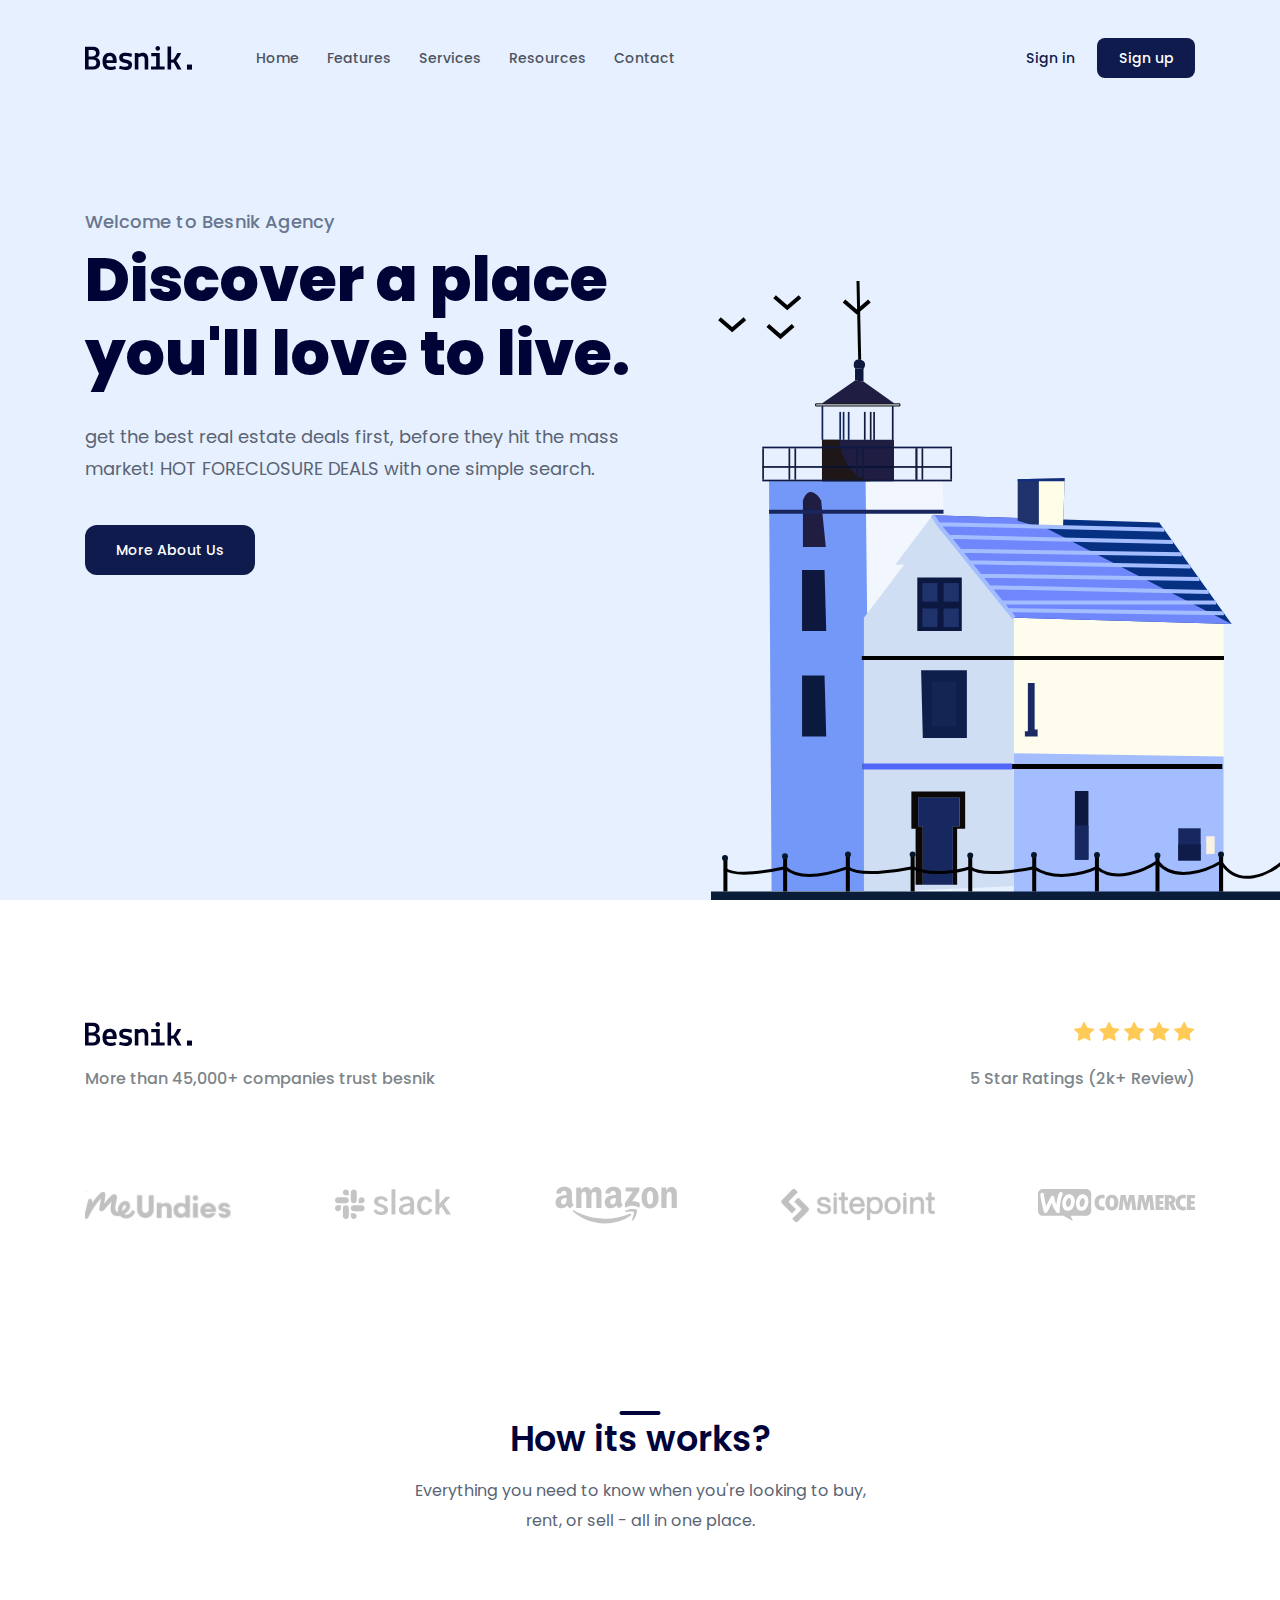
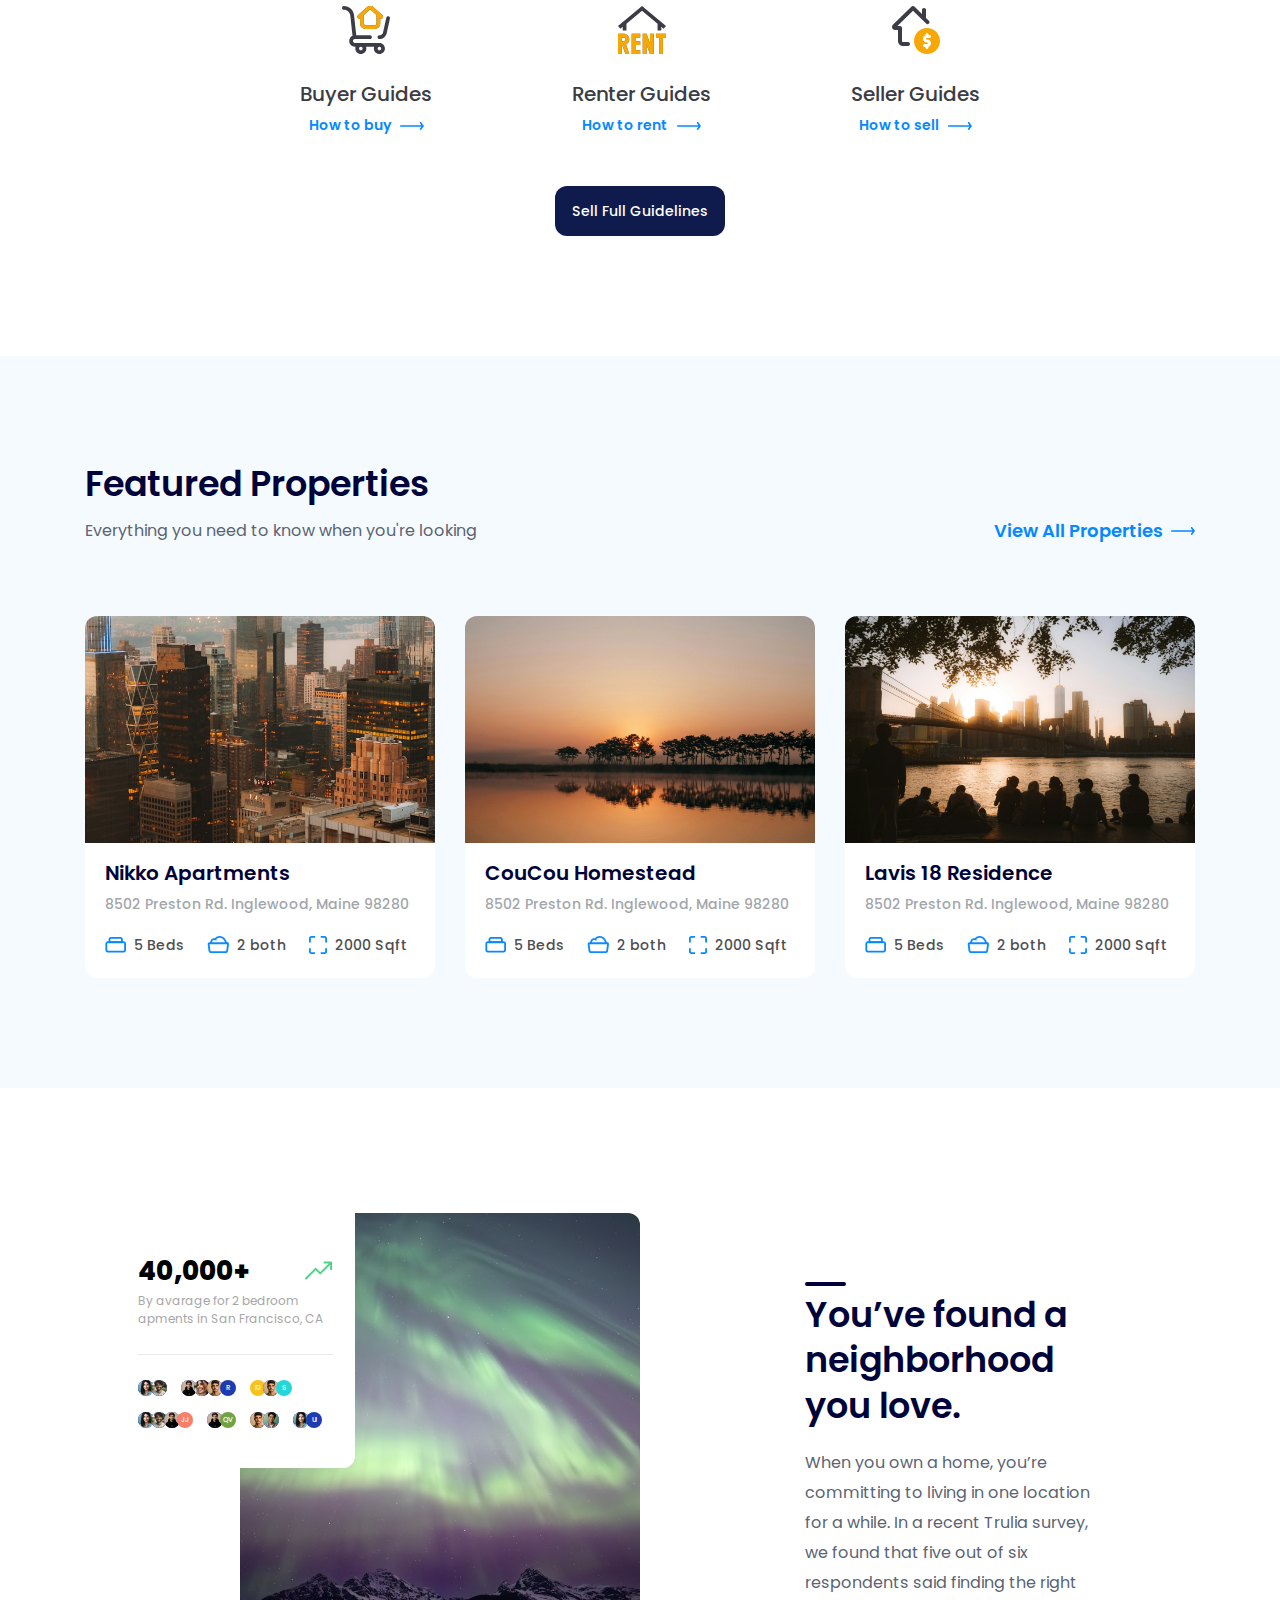
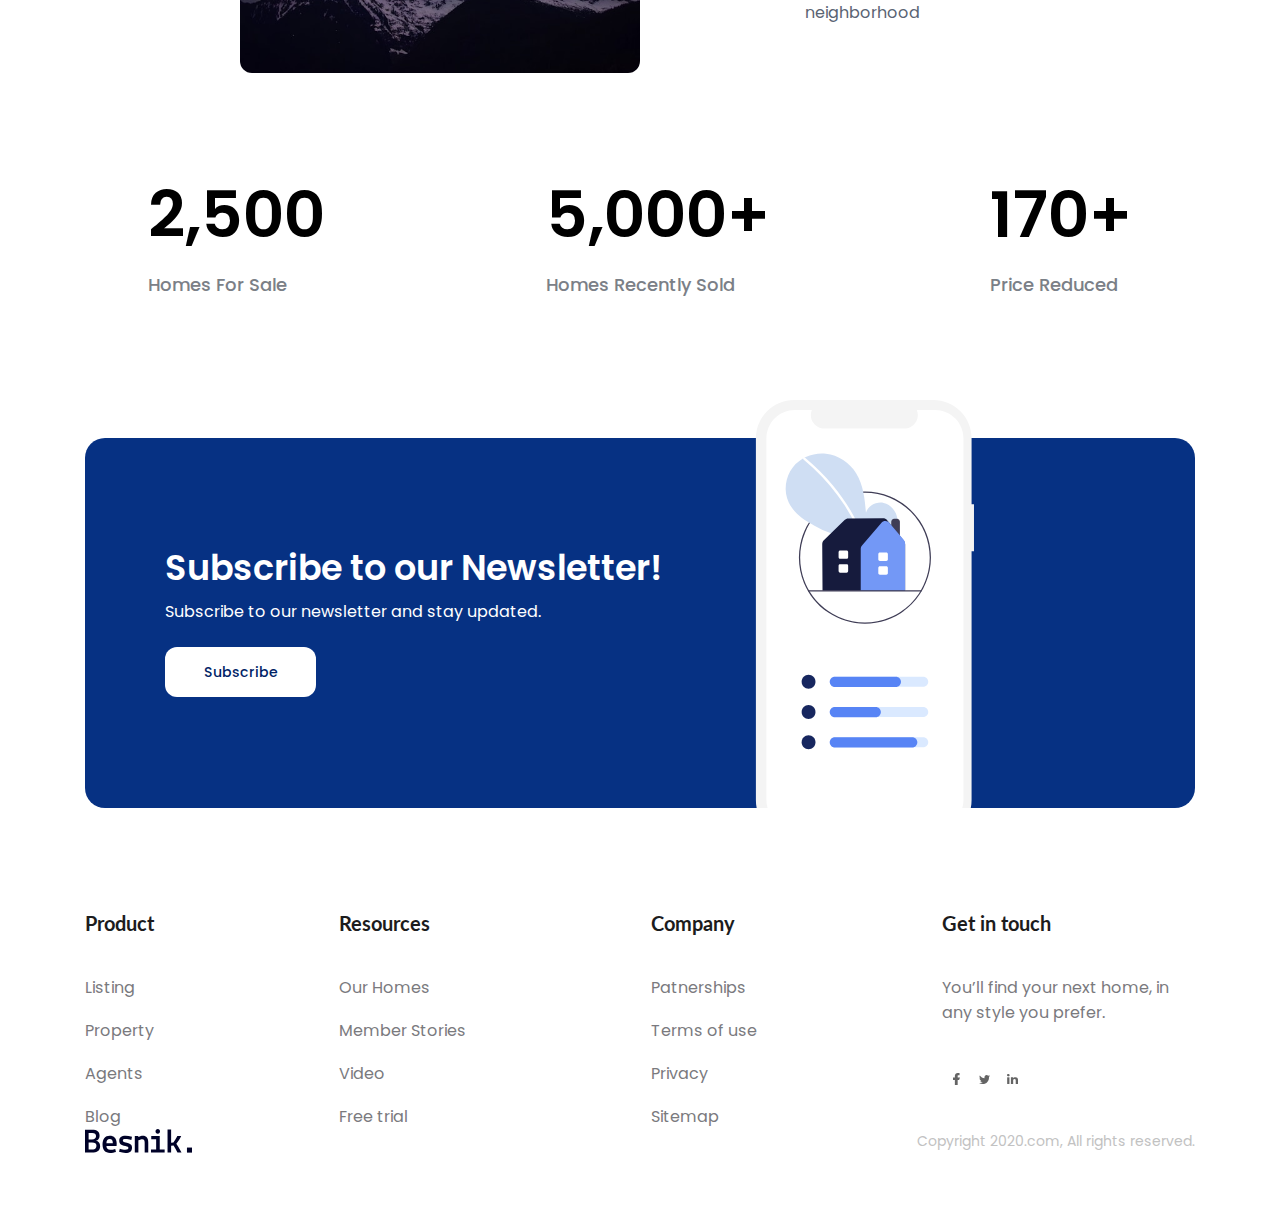
==== index.html @ 680174f5 "first commit" ====
<!DOCTYPE html>
<html lang="en">
    <head>
        <meta charset="UTF-8" />
        <meta http-equiv="X-UA-Compatible" content="IE=edge" />
        <meta name="viewport" content="width=device-width, initial-scale=1.0" />
        <title>project 01</title>
        <!-- reset.css -->
        <link rel="stylesheet" href="./assets/css/reset.css" />
        <!-- embed font.css -->
        <link rel="preconnect" href="https://fonts.googleapis.com" />
        <link rel="preconnect" href="https://fonts.gstatic.com" crossorigin />
        <link
            href="https://fonts.googleapis.com/css2?family=Lato:ital,wght@0,100;0,300;0,400;0,700;0,900;1,100;1,300;1,400;1,700;1,900&display=swap"
            rel="stylesheet"
        />
        <link rel="stylesheet" href="./assets/fonts/stylesheet.css" />
        <!-- styles.css -->
        <link rel="stylesheet" href="./assets/css/styles.css" />
    </head>
    <body>
        <main>
            <!-- Header -->
            <header class="header">
                <div class="content">
                    <nav class="navbar">
                        <!-- Logo -->
                        <img src="./assets/img/Logo.svg" alt="Besnik." />

                        <!-- Navigation  -->
                        <ul>
                            <li><a href="#!">Home</a></li>
                            <li><a href="#!">Features</a></li>
                            <li><a href="#!">Services</a></li>
                            <li><a href="#!">Resources</a></li>
                            <li><a href="#!">Contact</a></li>
                        </ul>

                        <!-- action -->
                        <div class="actions">
                            <a href="#!" class="action-link">Sign in</a>
                            <a href="#!" class="btn action-btn">Sign up</a>
                        </div>
                    </nav>
                    <div class="hero">
                        <div class="info">
                            <p class="subtitle">Welcome to Besnik Agency</p>
                            <h1 class="title">
                                Discover a place you'll love to live.
                            </h1>
                            <p class="desc">
                                get the best real estate deals first, before
                                they hit the mass market! HOT FORECLOSURE DEALS
                                with one simple search.
                            </p>
                            <!-- call to action -->
                            <a href="#!" class="btn hero-cta">More About Us</a>
                        </div>
                    </div>
                    <img
                        src="./assets/img/house illustration.svg"
                        alt="Discover a place you'll love to live."
                        class="hero-img"
                    />
                </div>
            </header>

            <!-- Clients -->
            <div class="clients">
                <div class="content">
                    <div class="row">
                        <!-- Logo -->
                        <img src="./assets/img/Logo.svg" alt="Besnik" />

                        <!-- Stars -->
                        <div class="star">
                            <img src="./assets/img/star.svg" alt="star" />
                            <img src="./assets/img/star.svg" alt="star" />
                            <img src="./assets/img/star.svg" alt="star" />
                            <img src="./assets/img/star.svg" alt="star" />
                            <img src="./assets/img/star.svg" alt="star" />
                        </div>
                    </div>

                    <div class="row row-desc">
                        <p class="desc">
                            More than 45,000+ companies trust besnik
                        </p>
                        <p class="desc">5 Star Ratings (2k+ Review)</p>
                    </div>
                    <div class="images">
                        <img src="./assets/img/client-1.svg" alt="client 1" />
                        <img src="./assets/img/client-2.svg" alt="client 2" />
                        <img src="./assets/img/client-3.svg" alt="client 3" />
                        <img src="./assets/img/client-5.svg" alt="client 4" />
                        <img src="./assets/img/client-4.svg" alt="client 5" />
                    </div>
                </div>
            </div>

            <!-- Guides -->
            <div class="guides">
                <div class="content">
                    <h2 class="sub-title">How its works?</h2>
                    <p class="desc">
                        Everything you need to know when you're looking to buy,
                        rent, or sell - all in one place.
                    </p>

                    <!-- List guide -->
                    <ul class="list-guide">
                        <li class="guide-item">
                            <img
                                src="./assets/img/buyer.svg"
                                alt="Buyer"
                                class="icon"
                            />
                            <h2 class="title">Buyer Guides</h2>
                            <a href="#!" class="link">
                                <span>How to buy</span>
                                <img
                                    src="./assets/img/arrow-right.svg"
                                    alt=""
                                    class="arrow"
                                />
                            </a>
                        </li>

                        <li class="guide-item">
                            <img
                                src="./assets/img/renter.svg"
                                alt="Renter"
                                class="icon"
                            />
                            <h2 class="title">Renter Guides</h2>
                            <a href="#!" class="link">
                                <span>How to rent</span>
                                <img
                                    src="./assets/img/arrow-right.svg"
                                    alt=""
                                    class="arrow"
                                />
                            </a>
                        </li>

                        <li class="guide-item">
                            <img
                                src="./assets/img/seller.svg"
                                alt="Seller"
                                class="icon"
                            />
                            <h2 class="title">Seller Guides</h2>
                            <a href="#!" class="link">
                                <span>How to sell</span>
                                <img
                                    src="./assets/img/arrow-right.svg"
                                    alt=""
                                    class="arrow"
                                />
                            </a>
                        </li>
                    </ul>
                    <div class="guide-cta">
                        <a href="#!" class="btn">Sell Full Guidelines</a>
                    </div>
                </div>
            </div>

            <!-- Featured -->
            <div class="featured">
                <div class="content">
                    <header>
                        <h2 class="sub-title">Featured Properties</h2>
                        <div class="row">
                            <p class="desc">
                                Everything you need to know when you're looking
                            </p>
                            <a href="" class="link">
                                <span>View All Properties</span>
                                <img
                                    src="./assets/img/arrow-right.svg"
                                    alt="Arrow right"
                                    class="arrow"
                                />
                            </a>
                        </div>
                    </header>

                    <!-- List -->
                    <div class="list">
                        <!-- Featured items 1-->
                        <div class="item">
                            <a href="#!"
                                ><img
                                    src="./assets/img/featured-1.jpg"
                                    alt="Nikko Apartments"
                                    class="thumb"
                            /></a>
                            <div class="body">
                                <h3 class="title">
                                    <a href="#!">Nikko Apartments</a>
                                </h3>
                                <p class="desc">
                                    8502 Preston Rd. Inglewood, Maine 98280
                                </p>
                                <div class="info">
                                    <img
                                        src="./assets/img/beds.svg"
                                        alt=""
                                        class="icon"
                                    />
                                    <span class="label">5 Beds</span>

                                    <img
                                        src="./assets/img/both.svg"
                                        alt=""
                                        class="icon"
                                    />
                                    <span class="label">2 both</span>

                                    <img
                                        src="./assets/img/sqft.svg"
                                        alt=""
                                        class="icon"
                                    />
                                    <span class="label">2000 Sqft</span>
                                </div>
                            </div>
                        </div>

                        <!-- Featured items 2-->
                        <div class="item">
                            <a href="#!"
                                ><img
                                    src="./assets/img/featured-2.jpg"
                                    alt="CouCou Homestead"
                                    class="thumb"
                            /></a>
                            <div class="body">
                                <h3 class="title">
                                    <a href="#!">CouCou Homestead</a>
                                </h3>
                                <p class="desc">
                                    8502 Preston Rd. Inglewood, Maine 98280
                                </p>
                                <div class="info">
                                    <img
                                        src="./assets/img/beds.svg"
                                        alt=""
                                        class="icon"
                                    />
                                    <span class="label">5 Beds</span>

                                    <img
                                        src="./assets/img/both.svg"
                                        alt=""
                                        class="icon"
                                    />
                                    <span class="label">2 both</span>

                                    <img
                                        src="./assets/img/sqft.svg"
                                        alt=""
                                        class="icon"
                                    />
                                    <span class="label">2000 Sqft</span>
                                </div>
                            </div>
                        </div>

                        <!-- Featured items 3-->
                        <div class="item">
                            <a href="#!"
                                ><img
                                    src="./assets/img/featured-3.jpg"
                                    alt="Lavis 18 Residence"
                                    class="thumb"
                            /></a>
                            <div class="body">
                                <h3 class="title">
                                    <a href="#!">Lavis 18 Residence</a>
                                </h3>
                                <p class="desc">
                                    8502 Preston Rd. Inglewood, Maine 98280
                                </p>
                                <div class="info">
                                    <img
                                        src="./assets/img/beds.svg"
                                        alt=""
                                        class="icon"
                                    />
                                    <span class="label">5 Beds</span>

                                    <img
                                        src="./assets/img/both.svg"
                                        alt=""
                                        class="icon"
                                    />
                                    <span class="label">2 both</span>

                                    <img
                                        src="./assets/img/sqft.svg"
                                        alt=""
                                        class="icon"
                                    />
                                    <span class="label">2000 Sqft</span>
                                </div>
                            </div>
                        </div>
                    </div>
                </div>
            </div>

            <!-- Stats -->
            <div class="stats">
                <div class="content">
                    <div class="row">
                        <div class="img-block">
                            <img
                                src="./assets/img/stats-img.jpg"
                                alt="You’ve found a neighborhood you love."
                                class="image"
                            />

                            <!-- trend -->
                            <div class="stats-trend">
                                <div class="row">
                                    <strong class="value">40,000+</strong>
                                    <img
                                        src="./assets/img/arrow-trend-up.svg"
                                        alt=""
                                        class="icon"
                                    />
                                </div>
                                <p class="desc">
                                    By avarage for 2 bedroom apments in San
                                    Francisco, CA
                                </p>
                                <div class="separate"></div>
                                <div class="avatar-block">
                                    <div class="avatar-group">
                                        <img
                                            src="./assets/img/avatar-1.jpg"
                                            alt=""
                                            class="avatar"
                                        />
                                        <img
                                            src="./assets/img/avatar-2.jpg"
                                            alt=""
                                            class="avatar"
                                        />
                                    </div>
                                    <div class="avatar-group">
                                        <img
                                            src="./assets/img/avatar-3.jpg"
                                            alt=""
                                            class="avatar"
                                        />
                                        <img
                                            src="./assets/img/avatar-4.jpg"
                                            alt=""
                                            class="avatar"
                                        />
                                        <img
                                            src="./assets/img/avatar-5.jpg"
                                            alt=""
                                            class="avatar"
                                        />
                                        <div class="avatar avatar-1">
                                            <p>R</p>
                                        </div>
                                    </div>
                                    <div class="avatar-group">
                                        <div class="avatar avatar-1 avatar-2">
                                            <p>FJ</p>
                                        </div>
                                        <img
                                            src="./assets/img/avatar-5.jpg"
                                            alt=""
                                            class="avatar"
                                        />
                                        <div class="avatar avatar-1 avatar-3">
                                            <p>S</p>
                                        </div>
                                    </div>
                                    <div class="avatar-group">
                                        <img
                                            src="./assets/img/avatar-1.jpg"
                                            alt=""
                                            class="avatar"
                                        />
                                        <img
                                            src="./assets/img/avatar-2.jpg"
                                            alt=""
                                            class="avatar"
                                        />
                                        <img
                                            src="./assets/img/avatar-3.jpg"
                                            alt=""
                                            class="avatar"
                                        />
                                        <div class="avatar avatar-1 avatar-4">
                                            <p>JJ</p>
                                        </div>
                                    </div>
                                    <div class="avatar-group">
                                        <img
                                            src="./assets/img/avatar-3.jpg"
                                            alt=""
                                            class="avatar"
                                        />
                                        <div class="avatar avatar-1 avatar-5">
                                            <p>QV</p>
                                        </div>
                                    </div>
                                    <div class="avatar-group">
                                        <img
                                            src="./assets/img/avatar-5.jpg"
                                            alt=""
                                            class="avatar"
                                        />
                                        <img
                                            src="./assets/img/avatar-6.jpg"
                                            alt=""
                                            class="avatar"
                                        />
                                    </div>
                                    <div class="avatar-group">
                                        <img
                                            src="./assets/img/avatar-1.jpg"
                                            alt=""
                                            class="avatar"
                                        />
                                        <div class="avatar avatar-1">
                                            <p>UI</p>
                                        </div>
                                    </div>
                                </div>
                            </div>
                        </div>

                        <div class="info">
                            <h2 class="sub-title">
                                You’ve found a neighborhood you love.
                            </h2>
                            <p class="desc">
                                When you own a home, you’re committing to living
                                in one location for a while. In a recent Trulia
                                survey, we found that five out of six
                                respondents said finding the right neighborhood
                            </p>
                        </div>
                    </div>
                    <div class="row row-qty">
                        <div class="qty-item">
                            <strong class="qty">2,500</strong>
                            <p class="qty-desc">Homes For Sale</p>
                        </div>
                        <div class="qty-item">
                            <strong class="qty">5,000+</strong>
                            <p class="qty-desc">Homes Recently Sold</p>
                        </div>
                        <div class="qty-item">
                            <strong class="qty">170+</strong>
                            <p class="qty-desc">Price Reduced</p>
                        </div>
                    </div>
                </div>
            </div>

            <!-- Subscription -->
            <div class="subscription">
                <div class="content">
                    <div class="body">
                        <div class="info">
                            <h2 class="sub-title">
                                Subscribe to our Newsletter!
                            </h2>
                            <p class="desc">
                                Subscribe to our newsletter and stay updated.
                            </p>
                            <a href="#!" class="btn">Subscribe</a>
                        </div>
                        <img
                            src="./assets/img/newletter.svg"
                            alt=""
                            class="image"
                        />
                    </div>
                </div>
            </div>

            <!-- footer -->
            <footer class="footer">
                <div class="content">
                    <div class="row row-top">
                        <!-- product column -->
                        <div class="column">
                            <h3 class="heading">Product</h3>
                            <ul class="list">
                                <li class="item">
                                    <a href="">Listing</a>
                                </li>
                                <li class="item">
                                    <a href="">Property</a>
                                </li>
                                <li class="item">
                                    <a href="">Agents</a>
                                </li>
                                <li class="item">
                                    <a href="">Blog</a>
                                </li>
                            </ul>
                        </div>
                        <!-- Resources column -->
                        <div class="column">
                            <h3 class="heading">Resources</h3>
                            <ul class="list">
                                <li class="item">
                                    <a href="">Our Homes</a>
                                </li>
                                <li class="item">
                                    <a href="">Member Stories</a>
                                </li>
                                <li class="item">
                                    <a href="">Video</a>
                                </li>
                                <li class="item">
                                    <a href="">Free trial</a>
                                </li>
                            </ul>
                        </div>
                        <!-- Company column -->
                        <div class="column">
                            <h3 class="heading">Company</h3>
                            <ul class="list">
                                <li class="item">
                                    <a href="">Patnerships</a>
                                </li>
                                <li class="item">
                                    <a href="">Terms of use</a>
                                </li>
                                <li class="item">
                                    <a href="">Privacy</a>
                                </li>
                                <li class="item">
                                    <a href="">Sitemap</a>
                                </li>
                            </ul>
                        </div>

                        <!-- Get in touch column -->
                        <div class="column">
                            <h3 class="heading">Get in touch</h3>
                            <p class="desc">
                                You’ll find your next home, in any style you
                                prefer.
                            </p>
                            <div class="social">
                                <a href="" class="social-link">
                                    <img
                                        src="./assets/img/facebook.svg"
                                        alt=""
                                    />
                                </a>
                                <a href="" class="social-link">
                                    <img
                                        src="./assets/img/twitter.svg"
                                        alt=""
                                    />
                                </a>
                                <a href="" class="social-link">
                                    <img
                                        src="./assets/img/linkedin.svg"
                                        alt=""
                                    />
                                </a>
                            </div>
                        </div>
                    </div>
                    <div class="row row-bottom">
                        <img
                            src="./assets/img/Logo.svg"
                            alt="Besnik"
                            class="logo"
                        />
                        <p class="copyright">
                            Copyright 2020.com, All rights reserved.
                        </p>
                    </div>
                </div>
            </footer>
        </main>
    </body>
</html>
---- assets/fonts/stylesheet.css ----
/* ================== poppins ================== */
@font-face {
    font-family: 'Poppins';
    src: url('poppins/Poppins-Black.woff2') format('woff2'),
        url('poppins/Poppins-Black.woff') format('woff');
    font-weight: 900;
    font-style: normal;
    font-display: swap;
}

@font-face {
    font-family: 'Poppins';
    src: url('poppins/Poppins-BlackItalic.woff2') format('woff2'),
        url('poppins/Poppins-BlackItalic.woff') format('woff');
    font-weight: 900;
    font-style: italic;
    font-display: swap;
}

@font-face {
    font-family: 'Poppins';
    src: url('poppins/Poppins-Bold.woff2') format('woff2'),
        url('poppins/Poppins-Bold.woff') format('woff');
    font-weight: bold;
    font-style: normal;
    font-display: swap;
}

@font-face {
    font-family: 'Poppins';
    src: url('poppins/Poppins-BoldItalic.woff2') format('woff2'),
        url('poppins/Poppins-BoldItalic.woff') format('woff');
    font-weight: bold;
    font-style: italic;
    font-display: swap;
}

@font-face {
    font-family: 'Poppins';
    src: url('poppins/Poppins-ExtraBold.woff2') format('woff2'),
        url('poppins/Poppins-ExtraBold.woff') format('woff');
    font-weight: bold;
    font-style: normal;
    font-display: swap;
}

@font-face {
    font-family: 'Poppins';
    src: url('poppins/Poppins-ExtraBoldItalic.woff2') format('woff2'),
        url('poppins/Poppins-ExtraBoldItalic.woff') format('woff');
    font-weight: bold;
    font-style: italic;
    font-display: swap;
}

@font-face {
    font-family: 'Poppins';
    src: url('poppins/Poppins-ExtraLight.woff2') format('woff2'),
        url('poppins/Poppins-ExtraLight.woff') format('woff');
    font-weight: 200;
    font-style: normal;
    font-display: swap;
}

@font-face {
    font-family: 'Poppins';
    src: url('poppins/Poppins-ExtraLightItalic.woff2') format('woff2'),
        url('poppins/Poppins-ExtraLightItalic.woff') format('woff');
    font-weight: 200;
    font-style: italic;
    font-display: swap;
}

@font-face {
    font-family: 'Poppins';
    src: url('poppins/Poppins-Italic.woff2') format('woff2'),
        url('poppins/Poppins-Italic.woff') format('woff');
    font-weight: normal;
    font-style: italic;
    font-display: swap;
}

@font-face {
    font-family: 'Poppins';
    src: url('poppins/Poppins-Light.woff2') format('woff2'),
        url('poppins/Poppins-Light.woff') format('woff');
    font-weight: 300;
    font-style: normal;
    font-display: swap;
}

@font-face {
    font-family: 'Poppins';
    src: url('poppins/Poppins-LightItalic.woff2') format('woff2'),
        url('poppins/Poppins-LightItalic.woff') format('woff');
    font-weight: 300;
    font-style: italic;
    font-display: swap;
}

@font-face {
    font-family: 'Poppins';
    src: url('poppins/Poppins-Medium.woff2') format('woff2'),
        url('poppins/Poppins-Medium.woff') format('woff');
    font-weight: 500;
    font-style: normal;
    font-display: swap;
}

@font-face {
    font-family: 'Poppins';
    src: url('poppins/Poppins-MediumItalic.woff2') format('woff2'),
        url('poppins/Poppins-MediumItalic.woff') format('woff');
    font-weight: 500;
    font-style: italic;
    font-display: swap;
}

@font-face {
    font-family: 'Poppins';
    src: url('poppins/Poppins-Regular.woff2') format('woff2'),
        url('poppins/Poppins-Regular.woff') format('woff');
    font-weight: normal;
    font-style: normal;
    font-display: swap;
}

@font-face {
    font-family: 'Poppins';
    src: url('poppins/Poppins-SemiBold.woff2') format('woff2'),
        url('poppins/Poppins-SemiBold.woff') format('woff');
    font-weight: 600;
    font-style: normal;
    font-display: swap;
}

@font-face {
    font-family: 'Poppins';
    src: url('poppins/Poppins-SemiBoldItalic.woff2') format('woff2'),
        url('poppins/Poppins-SemiBoldItalic.woff') format('woff');
    font-weight: 600;
    font-style: italic;
    font-display: swap;
}

@font-face {
    font-family: 'Poppins';
    src: url('poppins/Poppins-Thin.woff2') format('woff2'),
        url('poppins/Poppins-Thin.woff') format('woff');
    font-weight: 100;
    font-style: normal;
    font-display: swap;
}

@font-face {
    font-family: 'Poppins';
    src: url('poppins/Poppins-ThinItalic.woff2') format('woff2'),
        url('poppins/Poppins-ThinItalic.woff') format('woff');
    font-weight: 100;
    font-style: italic;
    font-display: swap;
}
---- assets/css/styles.css ----
* {
    box-sizing: border-box;
}

:root {
    --primary-color: #0f1b4c;
}

html {
    font-size: 62.5%;
}

body {
    font-size: 1.6rem;
    font-family: "Poppins", sans-serif;
}

/* Common */
a {
    text-decoration: none;
}

.content {
    width: 1110px;
    max-width: calc(100% - 48px);
    margin-left: auto;
    margin-right: auto;
}

.btn {
    display: inline-block;
    min-width: 98px;
    padding: 18px 16px;
    background: var(--primary-color);
    border-radius: 12px;
    font-weight: 500;
    font-size: 1.4rem;
    text-align: center;
    color: #ffffff;
}

.btn:hover {
    opacity: 0.9;
}

/* ======== Header ======== */
.header {
    position: relative;
    background: #e6f0ff;
    height: 100vh;
}

.navbar {
    display: flex;
    align-items: center;
    padding-top: 38px;
}

.navbar ul {
    display: flex;
    margin-left: 50px;
}

.navbar .actions {
    margin-left: auto;
}

.navbar ul a {
    font-weight: 500;
    font-size: 1.4rem;
    color: #4f5361;
    padding: 8px 14px;
}

.navbar ul a:hover {
    text-decoration: underline;
}

.navbar .action-link {
    font-weight: 500;
    font-size: 1.4rem;
    color: var(--primary-color);
}

.navbar .action-btn {
    padding: 13px 16px;
    margin-left: 18px;
    border-radius: 8px;
}

.hero {
    margin-top: 130px;
}

.hero .info {
    width: 51%;
}

.hero .subtitle {
    font-size: 1.8rem;
    font-weight: 500;
    line-height: 1.5;
    letter-spacing: 0.01em;
    color: #687690;
}

.hero .title {
    margin-top: 8px;
    font-size: 6.2rem;
    font-weight: 700;
    line-height: 1.19;
    color: #000336;
}

.hero .desc {
    margin-top: 30px;
    font-weight: 400;
    font-size: 1.8rem;
    line-height: 1.78;
    color: #5a6473;
}
.hero-cta {
    min-width: 170px;
    margin-top: 40px;
}

.hero-img {
    position: absolute;
    right: calc((100vw - 1110px) / 2 - 100px);
    bottom: 0;
}

/* ========== Clients =============*/
.clients {
    margin-top: 79px;
    padding: 43px 0 63px;
}
.clients .row {
    display: flex;
    justify-content: space-between;
}

.clients .desc {
    font-weight: 500;
    font-size: 1.6rem;
    line-height: 1.25;
    color: #7d8589;
}
.clients .row-desc {
    margin-top: 23px;
}
.clients .images {
    display: flex;
    justify-content: space-between;
    align-items: center;
    margin-top: 96px;
}

/* ========== Guides =============*/
.guides {
    margin-top: 40px;
    padding: 93px 0 79px;
}

.guides .sub-title {
    position: relative;
    font-size: 3.5rem;
    font-weight: 600;
    line-height: 1;
    text-align: center;
    color: #000339;
}
.guides .sub-title::before {
    position: absolute;
    top: -10px;
    left: 50%;
    transform: translateX(-50%);
    content: "";
    display: inline-block;
    width: 41px;
    height: 4px;
    border-radius: 12px;
    background-color: #000339;
}
.guides .desc {
    width: 459px;
    max-width: 100%;
    margin: 20px auto 0;
    font-size: 1.6rem;
    font-weight: 400;
    line-height: 1.88;
    text-align: center;
    color: #5a6473;
}

.list-guide {
    display: flex;
    justify-content: center;
    margin-top: 70px;
}

.guide-item {
    margin: 0 70px;
    text-align: center;
}

.guide-item .title {
    margin-top: 26px;
    font-size: 2rem;
    font-weight: 500;
    line-height: 1.1;
    color: #3b3c45;
}

.guide-item .link {
    display: inline-block;
    margin-top: 10px;
    font-size: 1.4rem;
    font-weight: 600;
    line-height: 1.5;
    color: #0689ff;
}

.guide-item .link:hover {
    text-decoration: underline;
}

.guide-item .arrow {
    margin-left: 6px;
}

.guide-cta {
    display: flex;
    justify-content: center;
    margin-top: 50px;
}

.guide-cta .btn {
    min-width: 170px;
}

/* ========== Featured =============*/
.featured {
    margin-top: 41px;
    padding: 110px 0;
    background: #f5fafe;
}

.featured .sub-title {
    font-weight: 600;
    font-size: 3.5rem;
    line-height: 1;
    color: #000339;
}

.featured .row {
    display: flex;
    justify-content: space-between;
    margin-top: 15px;
}

.featured .desc {
    font-weight: 400;
    font-size: 1.6rem;
    line-height: 1.88;
    color: #5a6473;
}

.featured .link {
    display: flex;
    align-items: center;
    font-weight: 600;
    font-size: 1.8rem;
    color: #0689ff;
}

.featured .link .arrow {
    margin-left: 8px;
}

.featured .list {
    display: flex;
    gap: 30px;
    margin-top: 70px;
}

.featured .item {
    flex: 1;
    background: #fff;
    border-radius: 12px;
}

.featured .item .thumb {
    width: 100%;
    height: 227px;
    object-fit: cover;
    border-top-left-radius: 12px;
    border-top-right-radius: 12px;
}

.featured .item .body {
    padding: 17px 20px 24px;
}

.featured .item .title a {
    font-size: 2rem;
    font-weight: 600;
    line-height: 1;
    color: #000339;
}

.featured .item .desc {
    margin-top: 11px;
    font-size: 1.4rem;
    font-weight: 500;
    line-height: 1.5;
    color: #a3a6ab;
}

.featured .item .info {
    display: flex;
    align-items: center;
    margin-top: 21px;
}

.featured .item .icon {
    margin-left: 23px;
}

.featured .item .icon:first-child {
    margin-left: 0;
}

.featured .item .label {
    margin-left: 8px;
    font-weight: 500;
    font-size: 1.4rem;
    letter-spacing: 0.01em;

    color: #4d4d52;
}

/* ========= stats ========= */
.stats {
    margin-top: 75px;
    padding: 50px 0;
}

.stats .content {
    width: 1048px;
}

.stats .row {
    display: flex;
}

.stats .img-block,
.stats .info {
    width: 50%;
}

.stats .img-block {
    position: relative;
}

.stats .info {
    padding: 79px 0 0 165px;
}

.stats-trend {
    position: absolute;
    top: 0;
    left: 0;
    width: 239px;
    padding: 45px 22px 40px;
    border-radius: 0px 0px 12px 12px;
    background: #ffffff;
}

.stats-trend .value {
    font-size: 2.6rem;
    font-weight: 700;
    letter-spacing: 0.01em;
}

.stats-trend .icon {
    margin-left: auto;
}

.stats-trend .desc {
    margin-top: 8px;
    font-size: 1.2rem;
    font-weight: 400;
    line-height: 1.5;
    color: #a7a7a7;
}
.stats-trend .separate {
    height: 1.2px;
    margin-top: 26px;
    background: #e9e9e9;
}
.stats .avatar-block {
    display: flex;
    flex-wrap: wrap;
    gap: 16px 14px;
    margin-top: 25px;
}

.stats .avatar-group {
    display: flex;
}

.stats .avatar {
    width: 16px;
    height: 16px;
    margin-left: -3px;
    object-fit: cover;
    border-radius: 50%;
    background: #1f3bb1;
    font-size: 7px;
    font-weight: 450;
    line-height: 16px;
    text-align: center;
    letter-spacing: -0.02em;
    color: #ffffff;
}

.stats .avatar:first-child {
    margin-left: 0;
}

.stats .avatar-2 {
    background: #f8c120;
}

.stats .avatar-3 {
    background: #24d6d9;
}

.stats .avatar-4 {
    background: #f97f6b;
}

.stats .avatar-5 {
    background: #73a242;
}

.stats .img-block .image {
    display: block;
    margin-left: auto;
    width: 400px;
    height: 460px;
    border-radius: 12px;
    object-fit: cover;
}

.stats .sub-title {
    position: relative;
    width: 269px;
    font-size: 3.5rem;
    font-weight: 600;
    line-height: 1.29;
    color: #000339;
}

.stats .sub-title::before {
    position: absolute;
    left: 0;
    top: -10px;
    content: "";
    display: block;
    width: 41px;
    height: 4px;
    border-radius: 12px;
    background-color: #000339;
}

.stats .info .desc {
    width: 309px;
    margin-top: 20px;
    font-size: 1.6rem;
    font-weight: 400;
    line-height: 1.88;
    color: #5a6473;
}

.stats .row-qty {
    justify-content: space-between;
    margin-top: 110px;
    padding: 0 32px;
}

.stats .qty {
    font-size: 6.4rem;
    font-weight: 600;
    line-height: 1;
    color: #000000;
}

.stats .qty-desc {
    margin-top: 24px;
    font-size: 1.8rem;
    font-weight: 500;
    line-height: 1.5;
    color: #7b8087;
}

/* =============== subscription ================ */
.subscription {
    padding-top: 90px;
}
.subscription .body {
    position: relative;
    display: flex;
    align-items: center;
    height: 370px;
    background: #063183;
    border-radius: 20px;
}
.subscription .info {
    width: 671px;
    padding: 0 80px;
}
.subscription .sub-title {
    font-size: 3.5rem;
    font-weight: 600;
    line-height: 1;
    color: #ffffff;
}

.subscription .desc {
    margin-top: 12px;
    font-size: 1.6rem;
    font-weight: 400;
    line-height: 1.88;
    color: #ffffff;
}

.subscription .btn {
    margin-top: 20px;
    min-width: 151px;
    background: #ffffff;
    color: #002366;
}
.subscription .image {
    position: absolute;
    bottom: 0;
    right: 221px;
}

/* ========== footer ===========*/
.footer {
    margin-top: 55px;
    padding: 50px 0 58px;
}
.footer .row {
    display: flex;
}

.footer .row-top {
    gap: 185px;
}

.footer .column .heading {
    font-family: "Lato", sans-serif;
    font-weight: 700;
    font-size: 2rem;
    color: #1c1c1d;
}

.footer .list,
.footer .desc {
    margin-top: 42px;
}

.footer .item {
    margin-top: 18px;
}

.footer .item a, .footer .desc {
    color: #7a7a7e;
    white-space: nowrap;
    font-size: 16px;
    font-weight: 400;
    line-height: normal;
}

.footer .desc {
    white-space: normal;
}

.footer .social{
    display: flex;
    margin-top: 40px;
}

.footer .social-link{
    display: flex;
    align-items: center;
    justify-content: center;
    width: 28px;
    height: 28px;
}

.footer .social-link:hover{
    background: #ebebeb;
    border-radius: 3px;
}
.footer .row-bottom {
    display: flex;
    align-items: center;
    justify-content: space-between;
}

.footer .copyright {
    font-weight: 400;
    font-size: 1.4rem;
    color: #C2C2C2;
}
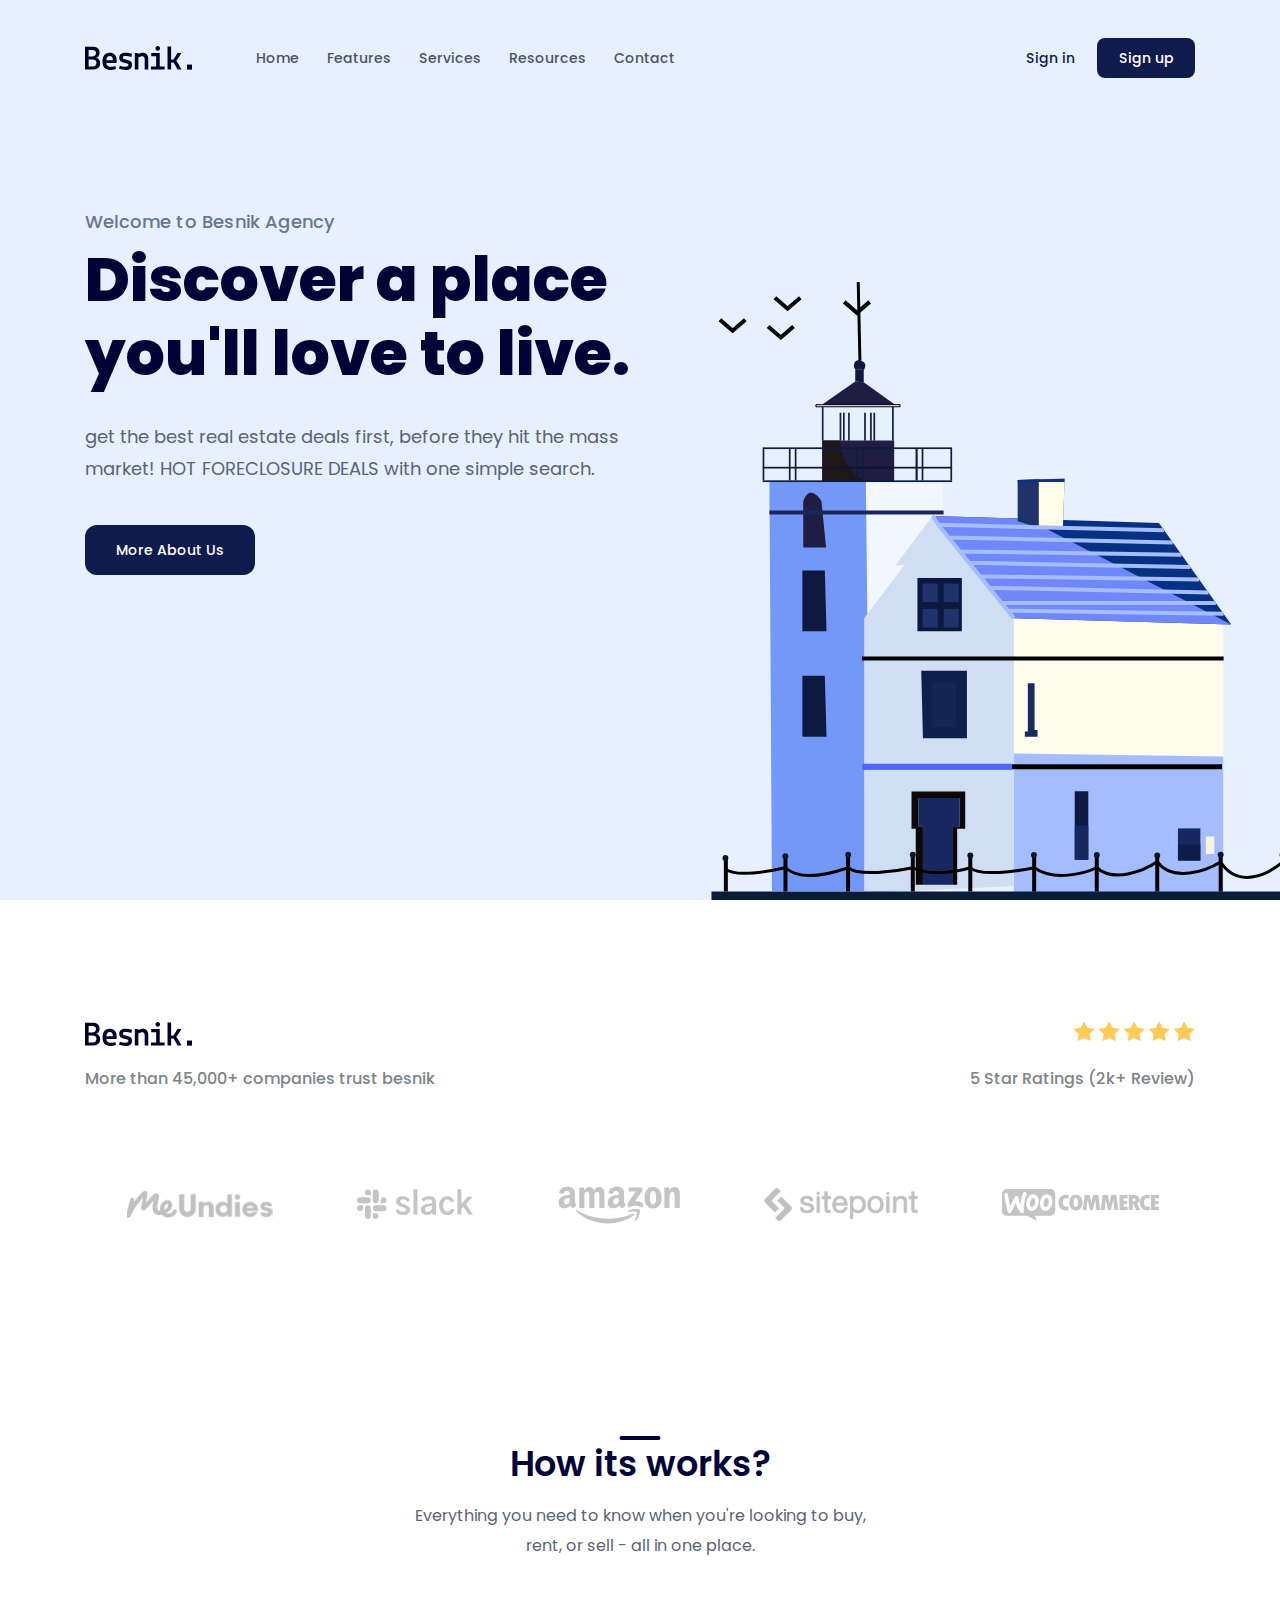
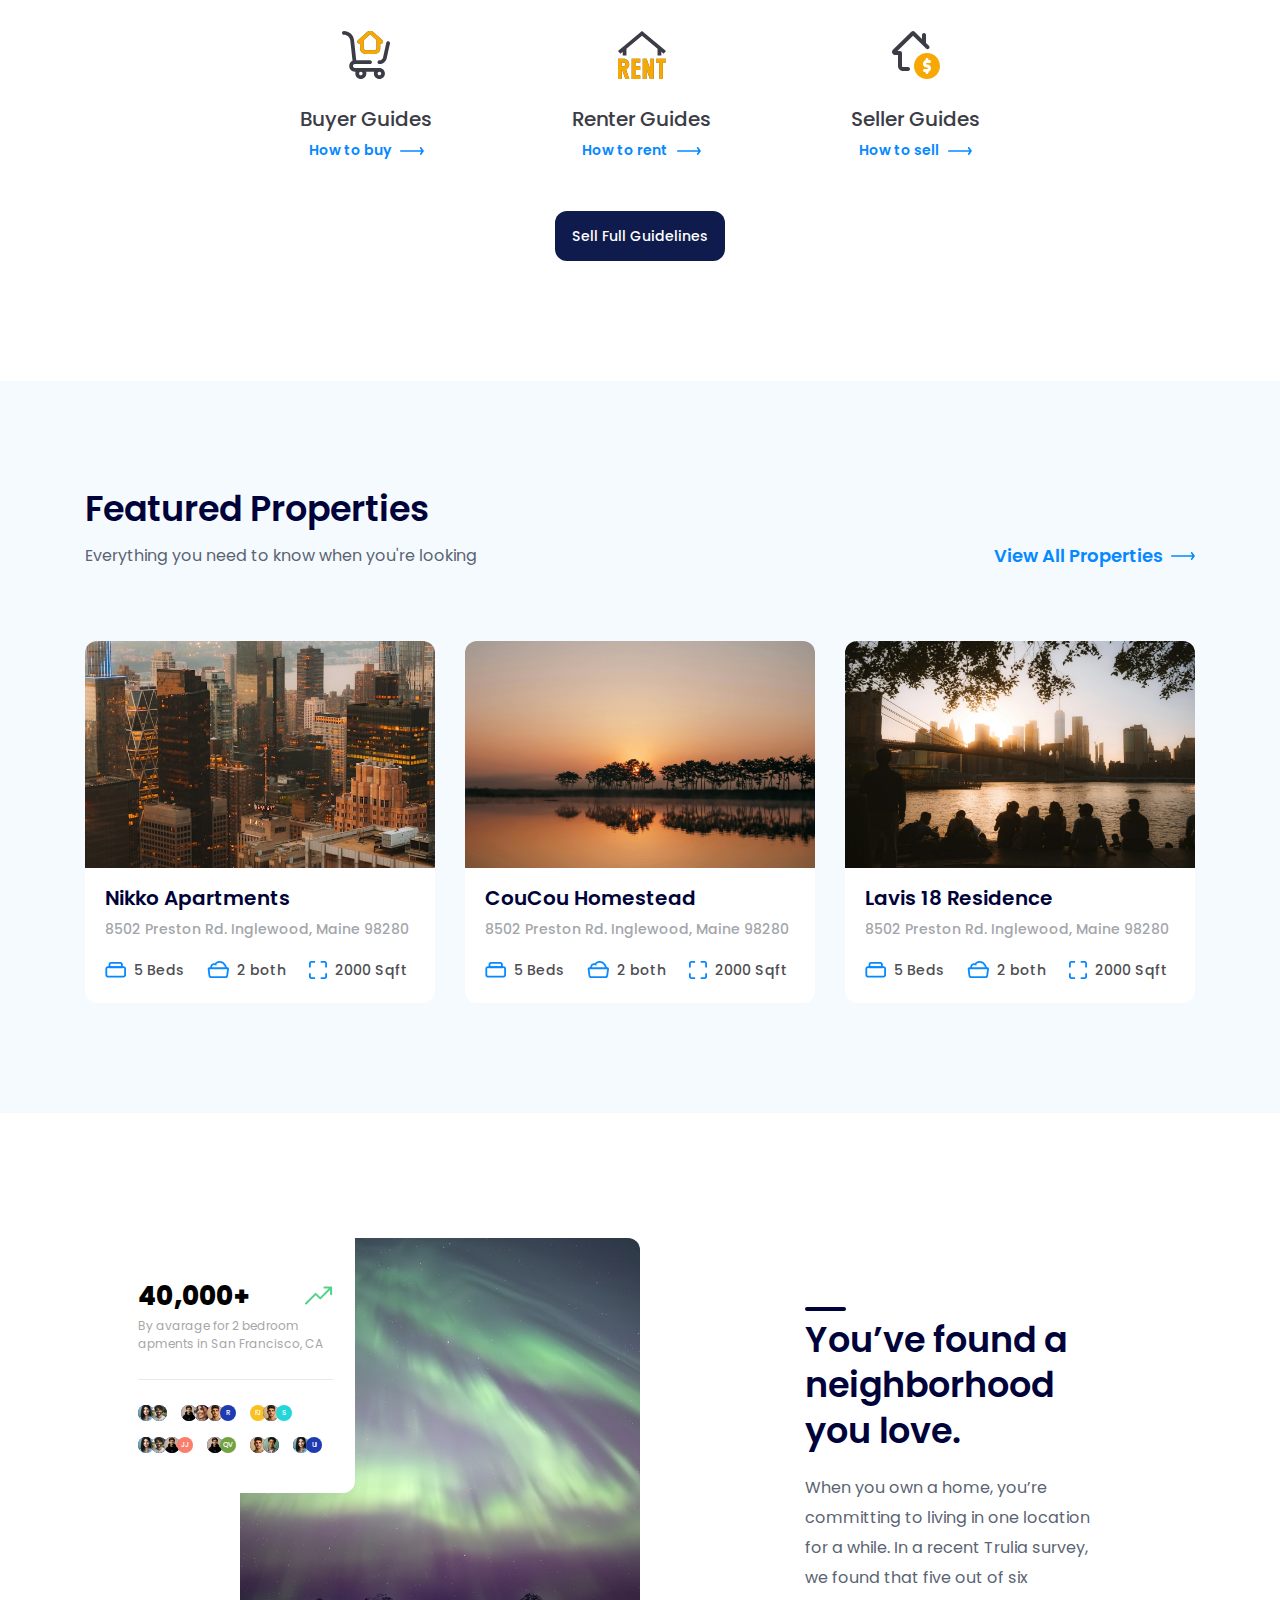
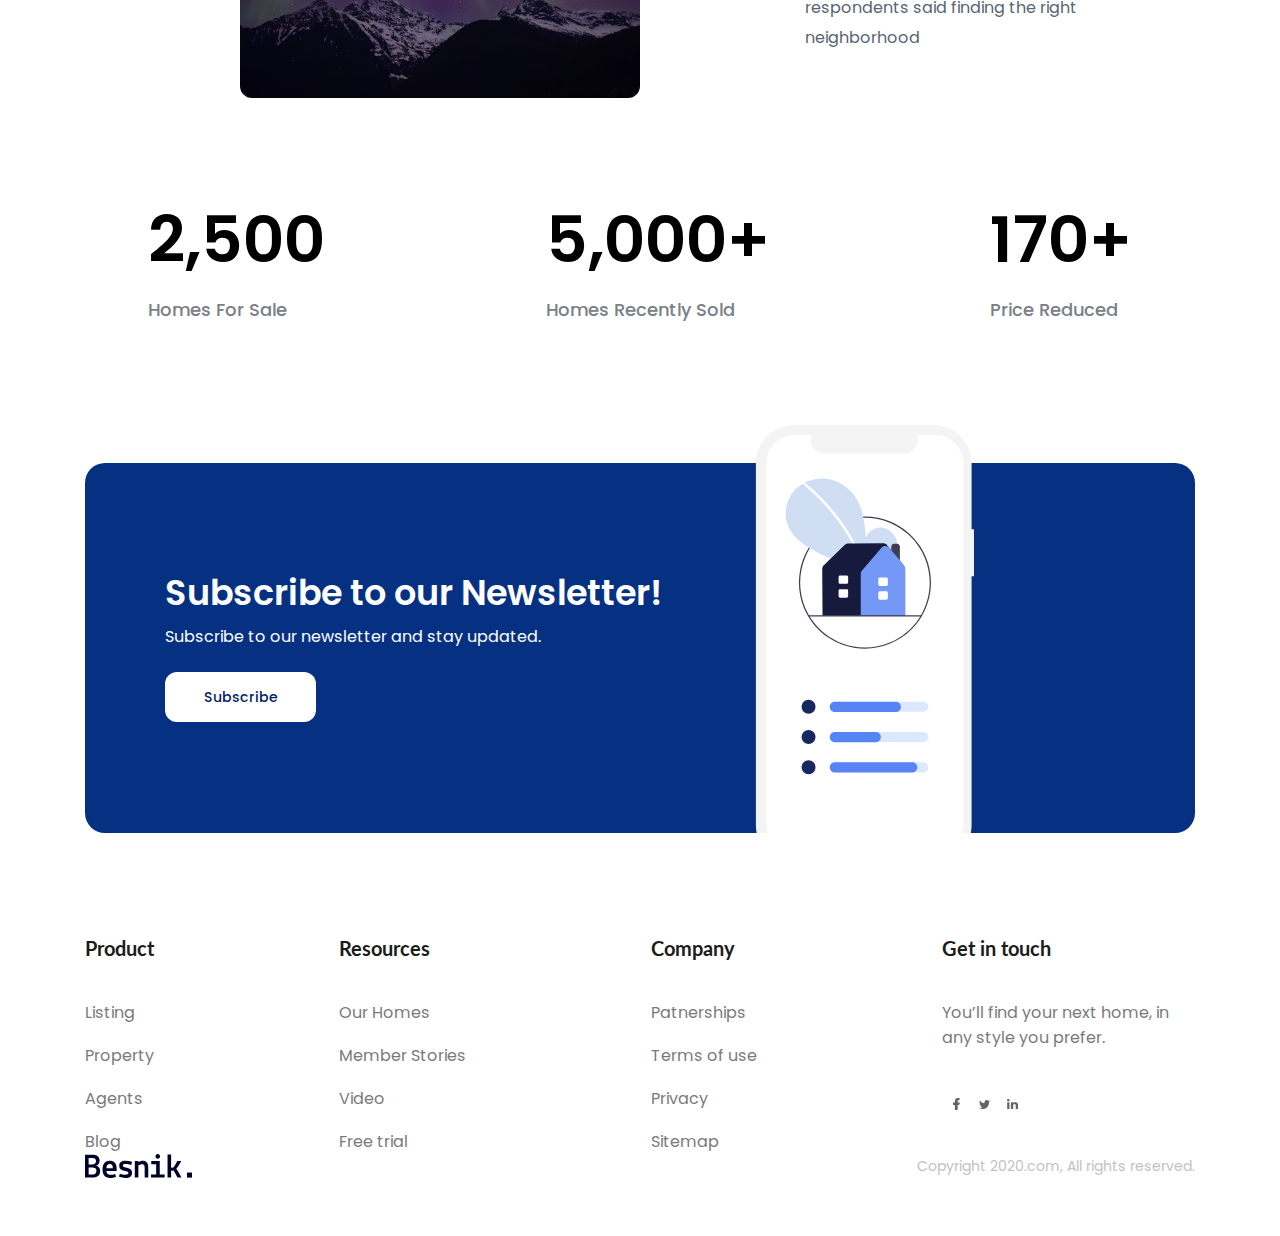
==== commit 65f347a4: "fix bug clients" ====
--- a/index.html
+++ b/index.html
@@ -89,11 +89,36 @@
                         <p class="desc">5 Star Ratings (2k+ Review)</p>
                     </div>
                     <div class="images">
-                        <img src="./assets/img/client-1.svg" alt="client 1" />
-                        <img src="./assets/img/client-2.svg" alt="client 2" />
-                        <img src="./assets/img/client-3.svg" alt="client 3" />
-                        <img src="./assets/img/client-5.svg" alt="client 4" />
-                        <img src="./assets/img/client-4.svg" alt="client 5" />
+                        <a href="#!">
+                            <img
+                                src="./assets/img/client-1.svg"
+                                alt="client 1"
+                            />
+                        </a>
+                        <a href="#!">
+                            <img
+                                src="./assets/img/client-2.svg"
+                                alt="client 2"
+                            />
+                        </a>
+                        <a href="#!">
+                            <img
+                                src="./assets/img/client-3.svg"
+                                alt="client 3"
+                            />
+                        </a>
+                        <a href="#!">
+                            <img
+                                src="./assets/img/client-5.svg"
+                                alt="client 4"
+                            />
+                        </a>
+                        <a href="#!">
+                            <img
+                                src="./assets/img/client-4.svg"
+                                alt="client 5"
+                            />
+                        </a>
                     </div>
                 </div>
             </div>
--- a/assets/css/styles.css
+++ b/assets/css/styles.css
@@ -125,6 +125,8 @@
 }
 
 .hero-img {
+    width: 584px;
+    height: 619px; 
     position: absolute;
     right: calc((100vw - 1110px) / 2 - 100px);
     bottom: 0;
@@ -153,9 +155,19 @@
     display: flex;
     justify-content: space-between;
     align-items: center;
-    margin-top: 96px;
-}
-
+    margin-top: 70px;
+}
+
+.clients .images a{
+    display: flex;
+    align-items: center;
+    height: 91px;
+    padding: 0 42px;
+    border-radius: 12px;
+}
+.clients .images a:hover{
+    box-shadow: 0px 10px 20px rgba(0, 0, 0, 0.1); 
+}
 /* ========== Guides =============*/
 .guides {
     margin-top: 40px;
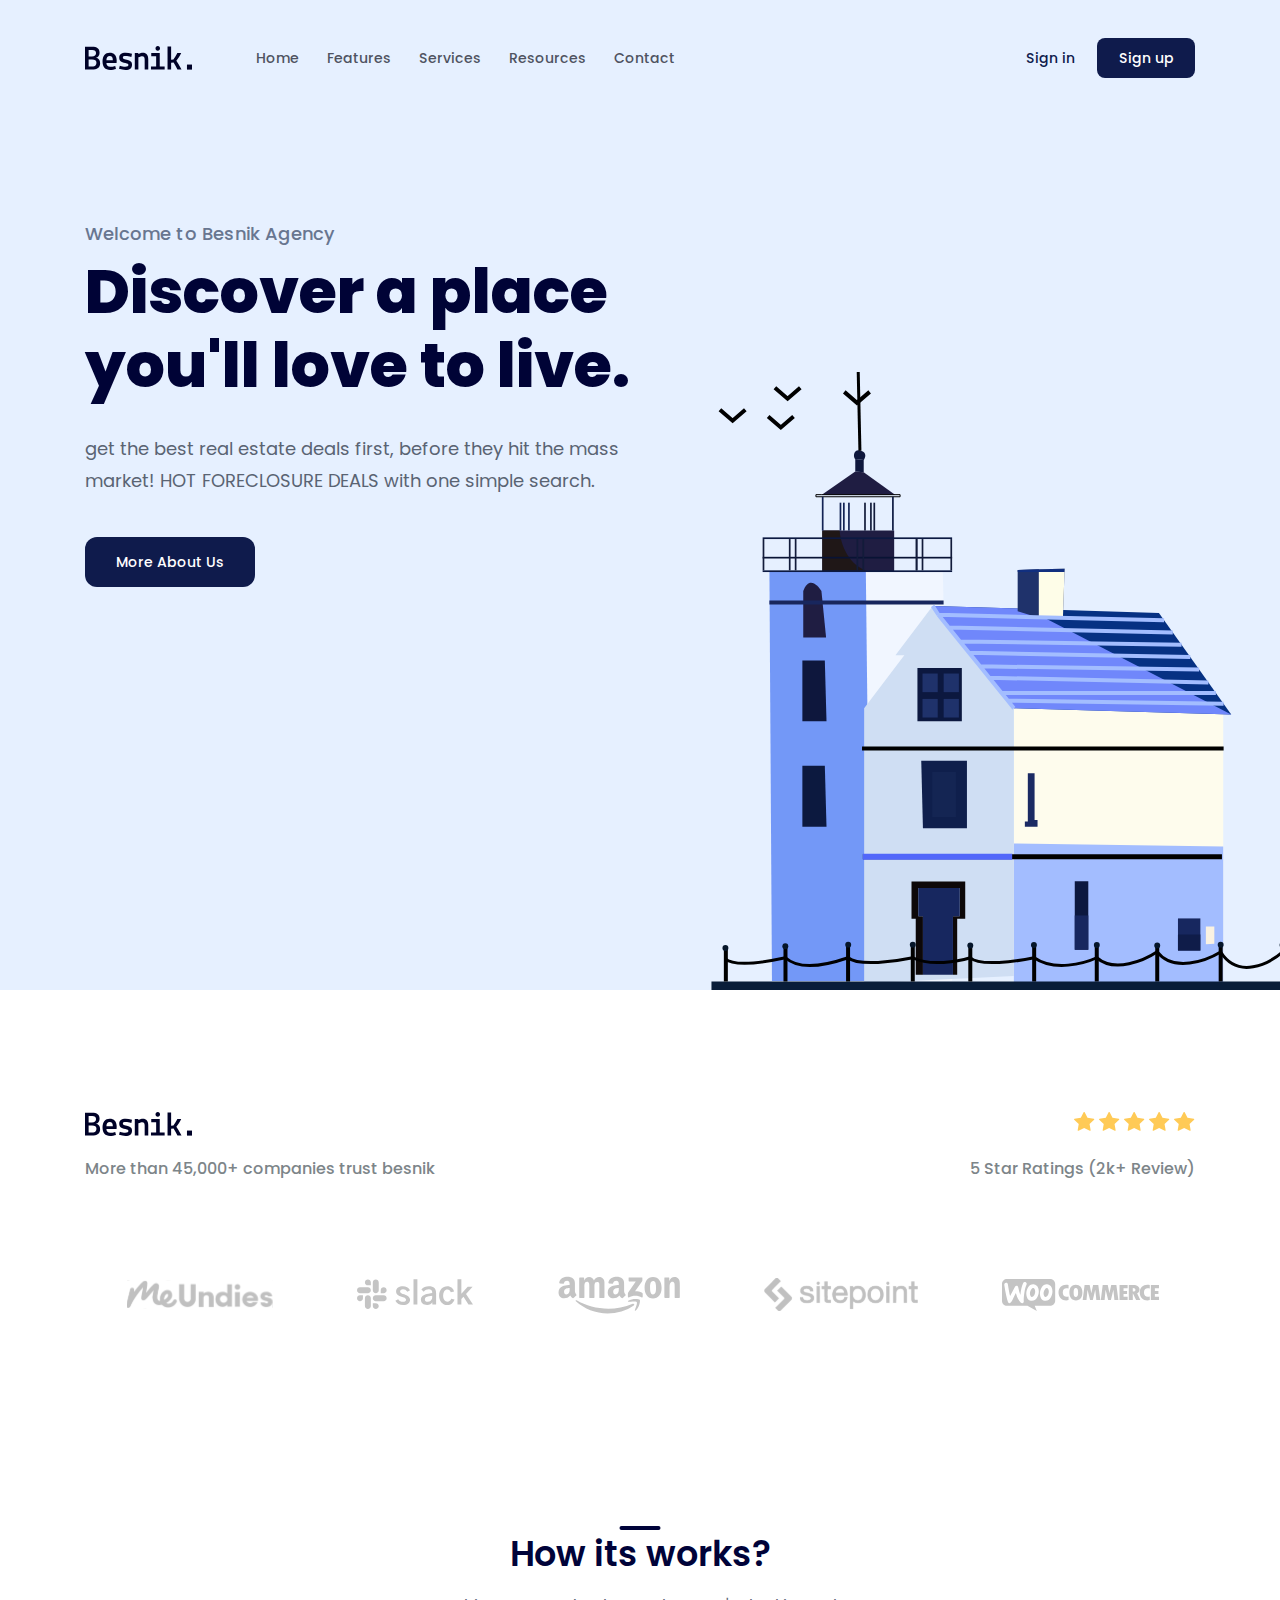
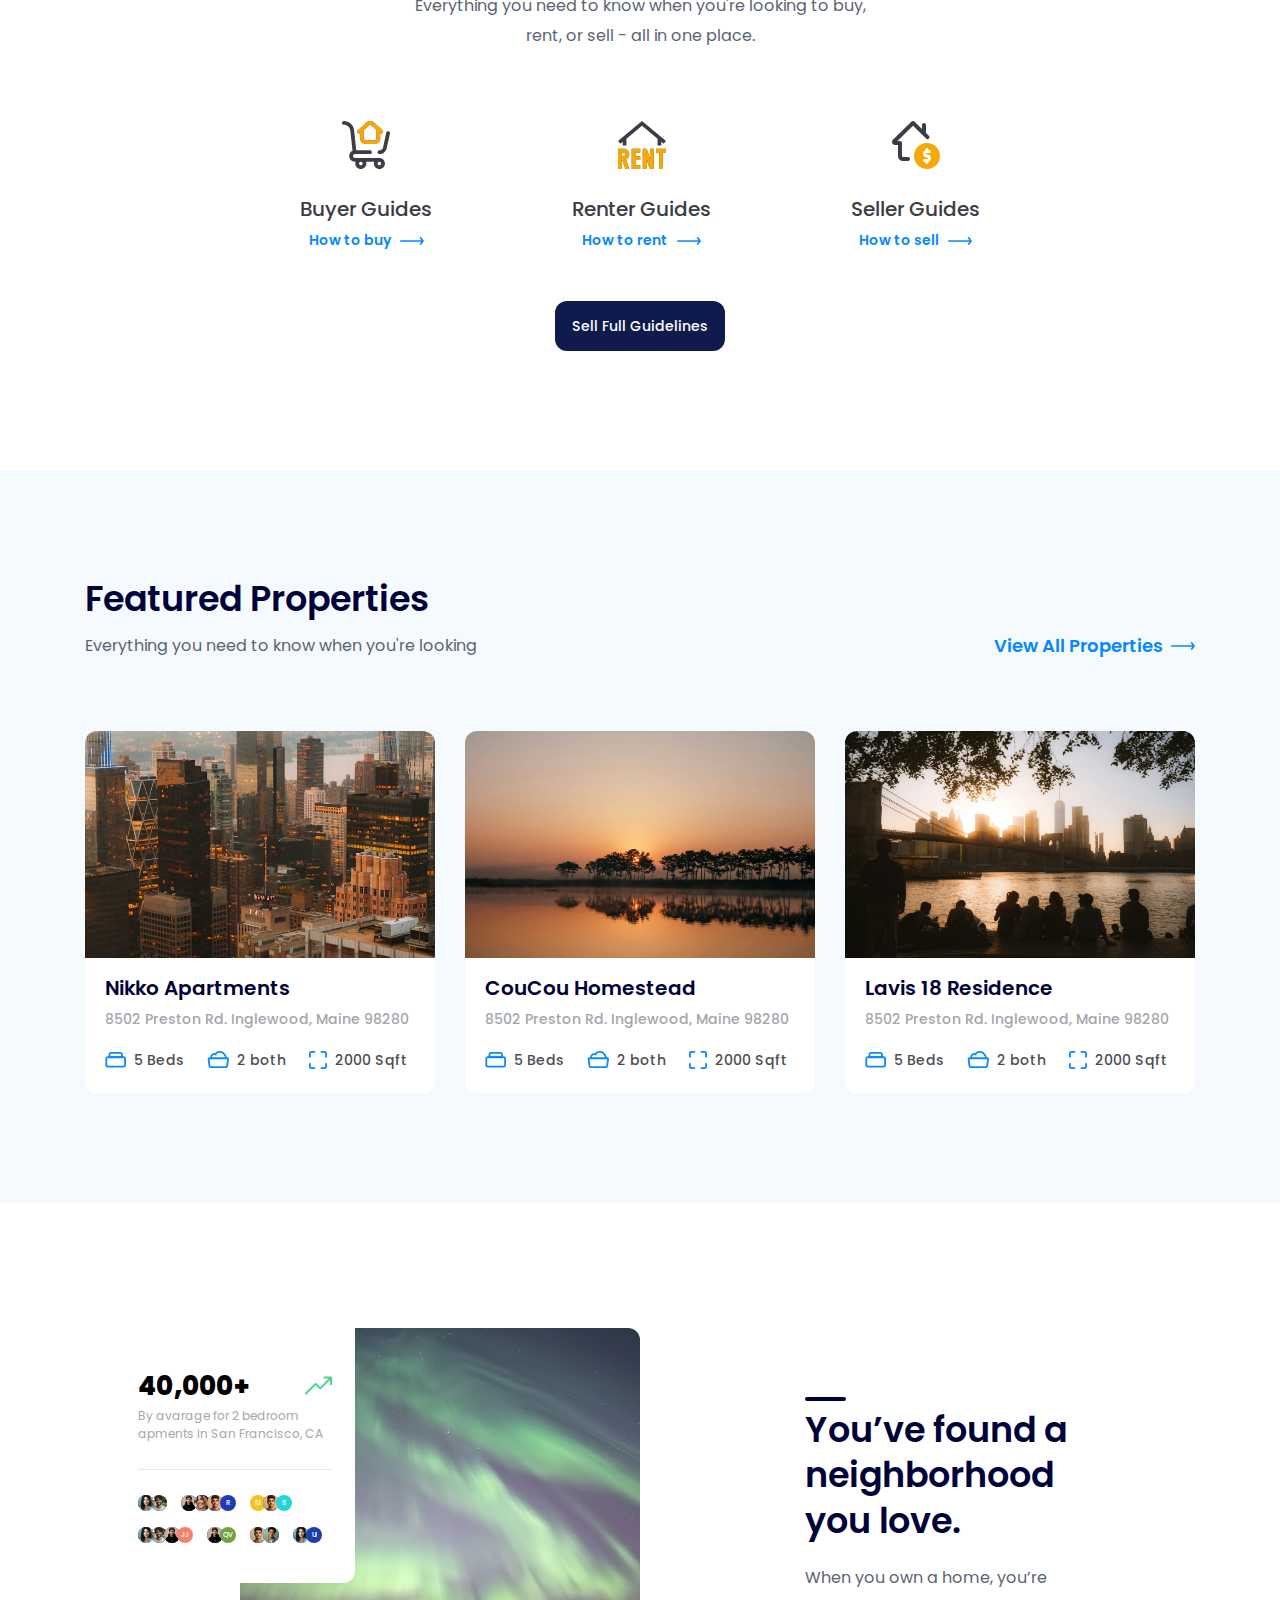
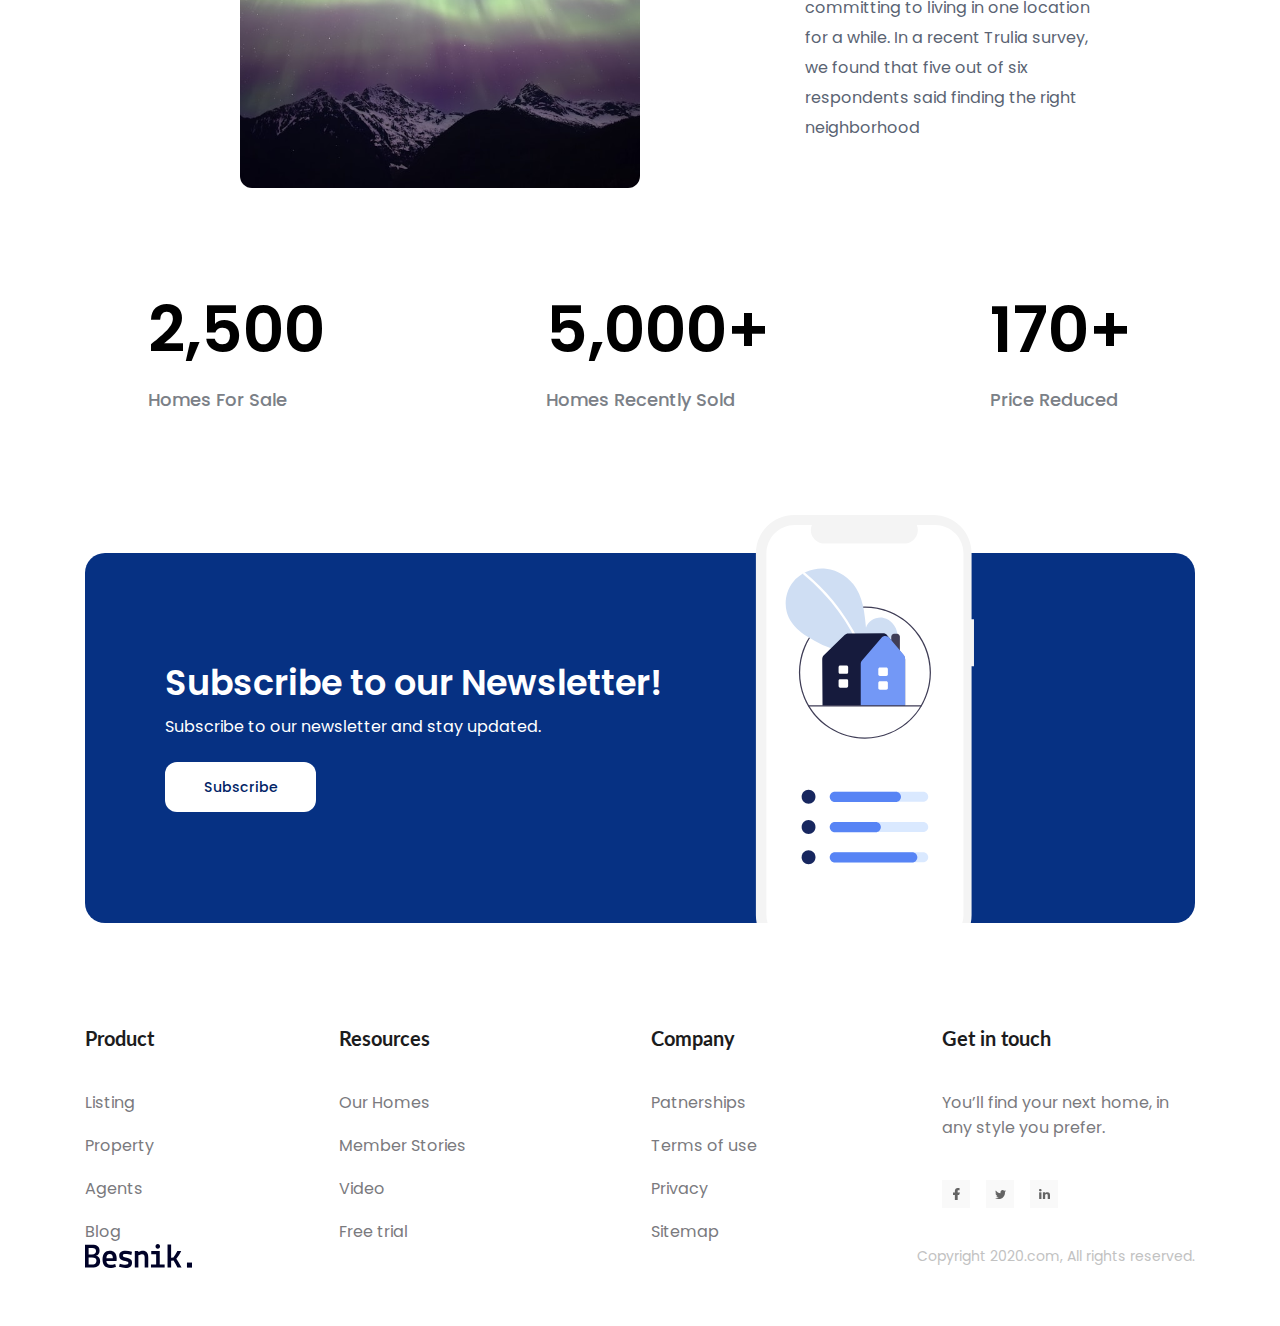
==== commit 46ce2f43: "cải thiện sửa lại Header (thêm position sticky)" ====
--- a/index.html
+++ b/index.html
@@ -20,8 +20,7 @@
     </head>
     <body>
         <main>
-            <!-- Header -->
-            <header class="header">
+            <header class="fixed-header">
                 <div class="content">
                     <nav class="navbar">
                         <!-- Logo -->
@@ -42,6 +41,12 @@
                             <a href="#!" class="btn action-btn">Sign up</a>
                         </div>
                     </nav>
+                </div>
+            </header>
+            <!-- Hero -->
+            <div class="hero-wrap">
+                <div class="content">
+                   
                     <div class="hero">
                         <div class="info">
                             <p class="subtitle">Welcome to Besnik Agency</p>
@@ -63,7 +68,7 @@
                         class="hero-img"
                     />
                 </div>
-            </header>
+            </div>
 
             <!-- Clients -->
             <div class="clients">
--- a/assets/css/styles.css
+++ b/assets/css/styles.css
@@ -44,8 +44,18 @@
 }
 
 /* ======== Header ======== */
-.header {
+.fixed-header{
+    background: #e6f0ff;
+    padding-top: 26px;
+    position: sticky;
+    top: -26px;
+    z-index: 1;
+}
+
+.hero-wrap {
     position: relative;
+    display: flex;
+    align-items: column;
     background: #e6f0ff;
     height: 100vh;
 }
@@ -53,7 +63,8 @@
 .navbar {
     display: flex;
     align-items: center;
-    padding-top: 38px;
+    /* padding-top: 38px; */
+    padding: 12px 0;
 }
 
 .navbar ul {
@@ -565,6 +576,7 @@
     margin-top: 55px;
     padding: 50px 0 58px;
 }
+
 .footer .row {
     display: flex;
 }
@@ -612,12 +624,18 @@
     justify-content: center;
     width: 28px;
     height: 28px;
+    background: #F9F9F9;
+}
+
+.footer .social-link + .social-link{
+    margin-left: 16px;
 }
 
 .footer .social-link:hover{
     background: #ebebeb;
     border-radius: 3px;
 }
+
 .footer .row-bottom {
     display: flex;
     align-items: center;
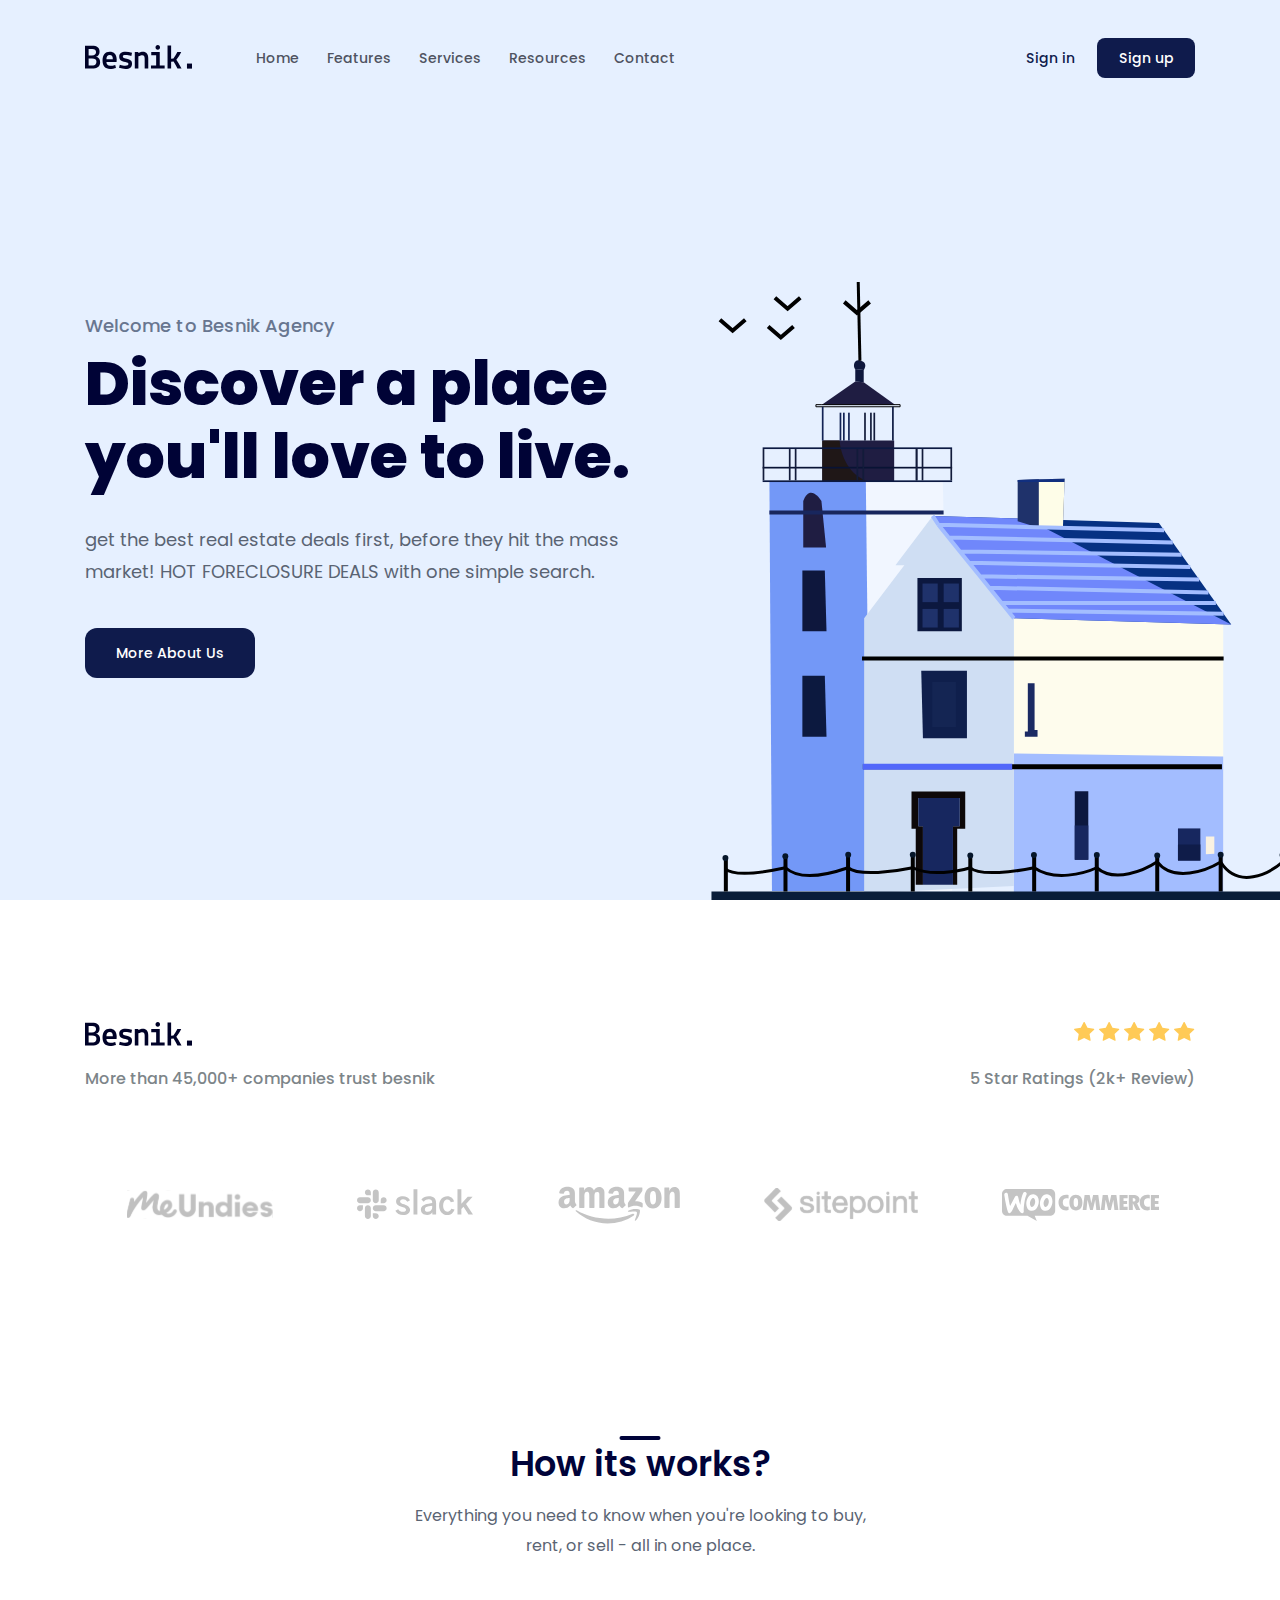
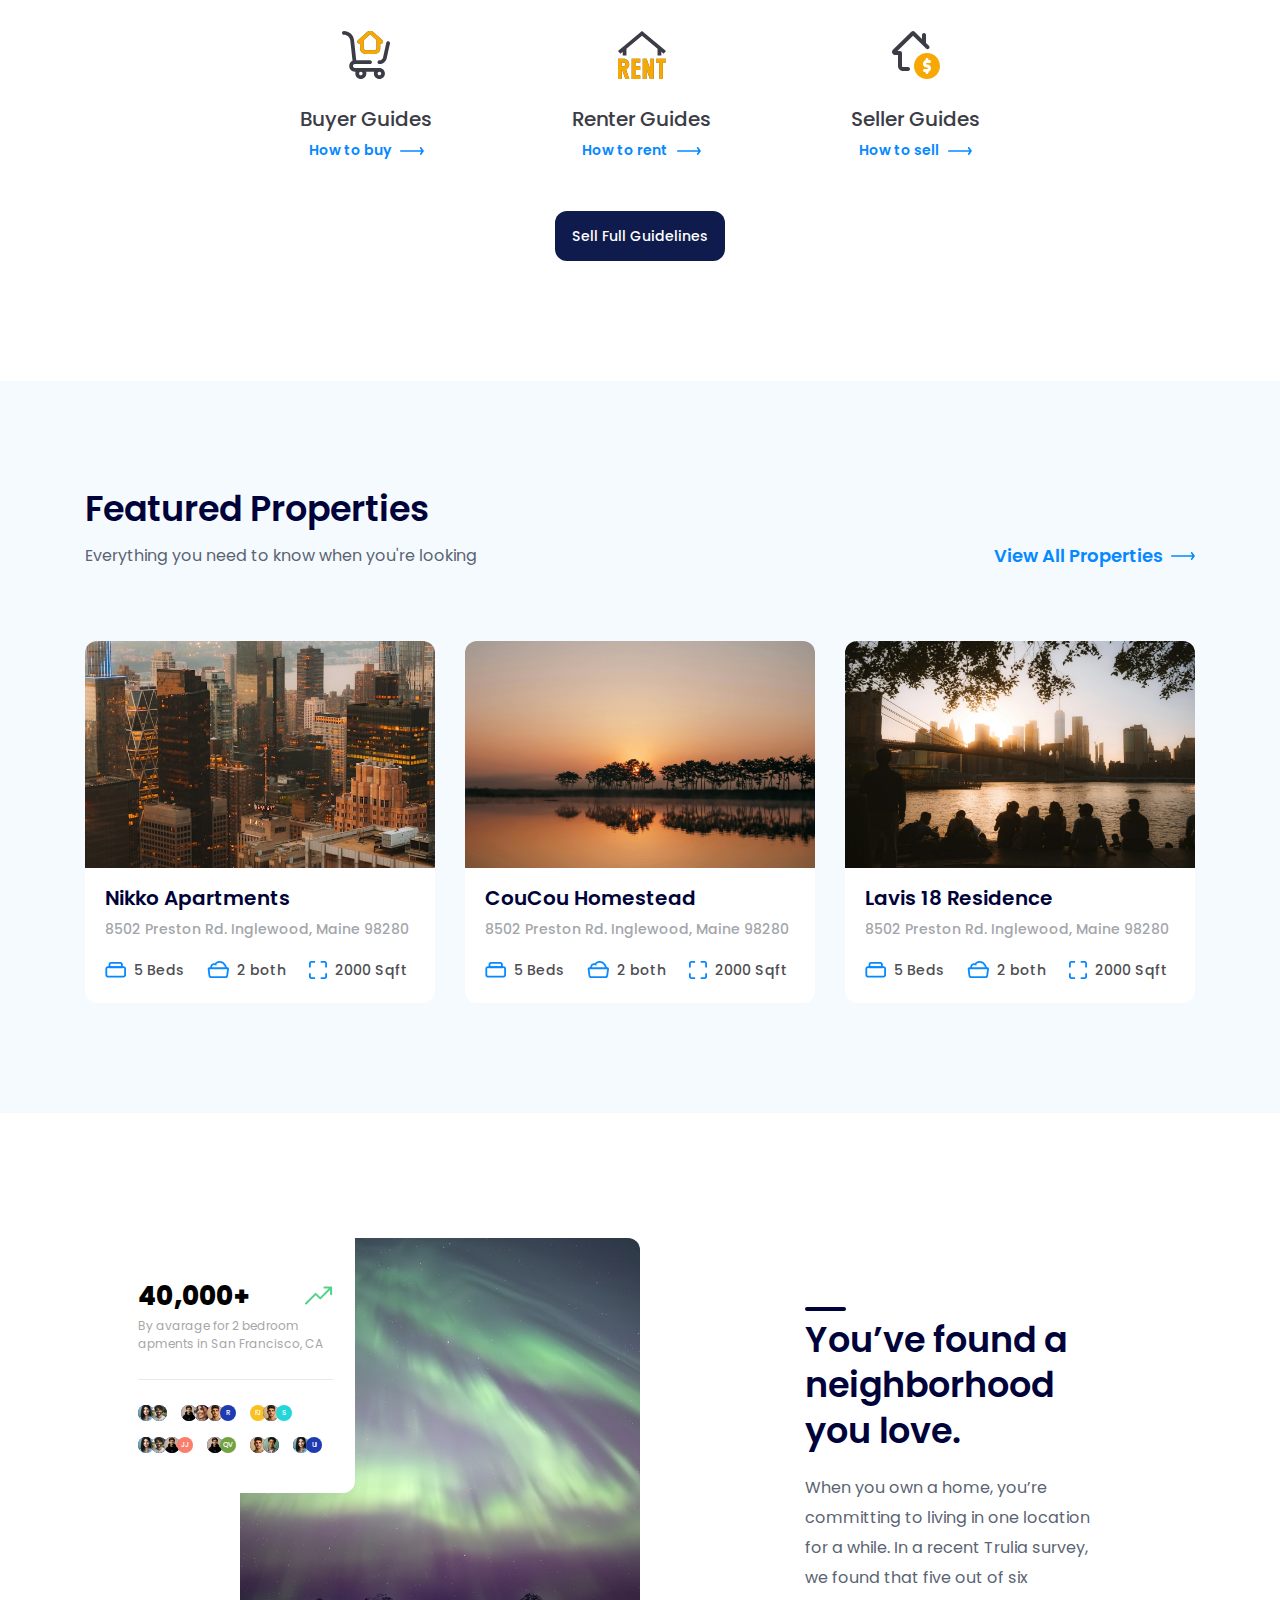
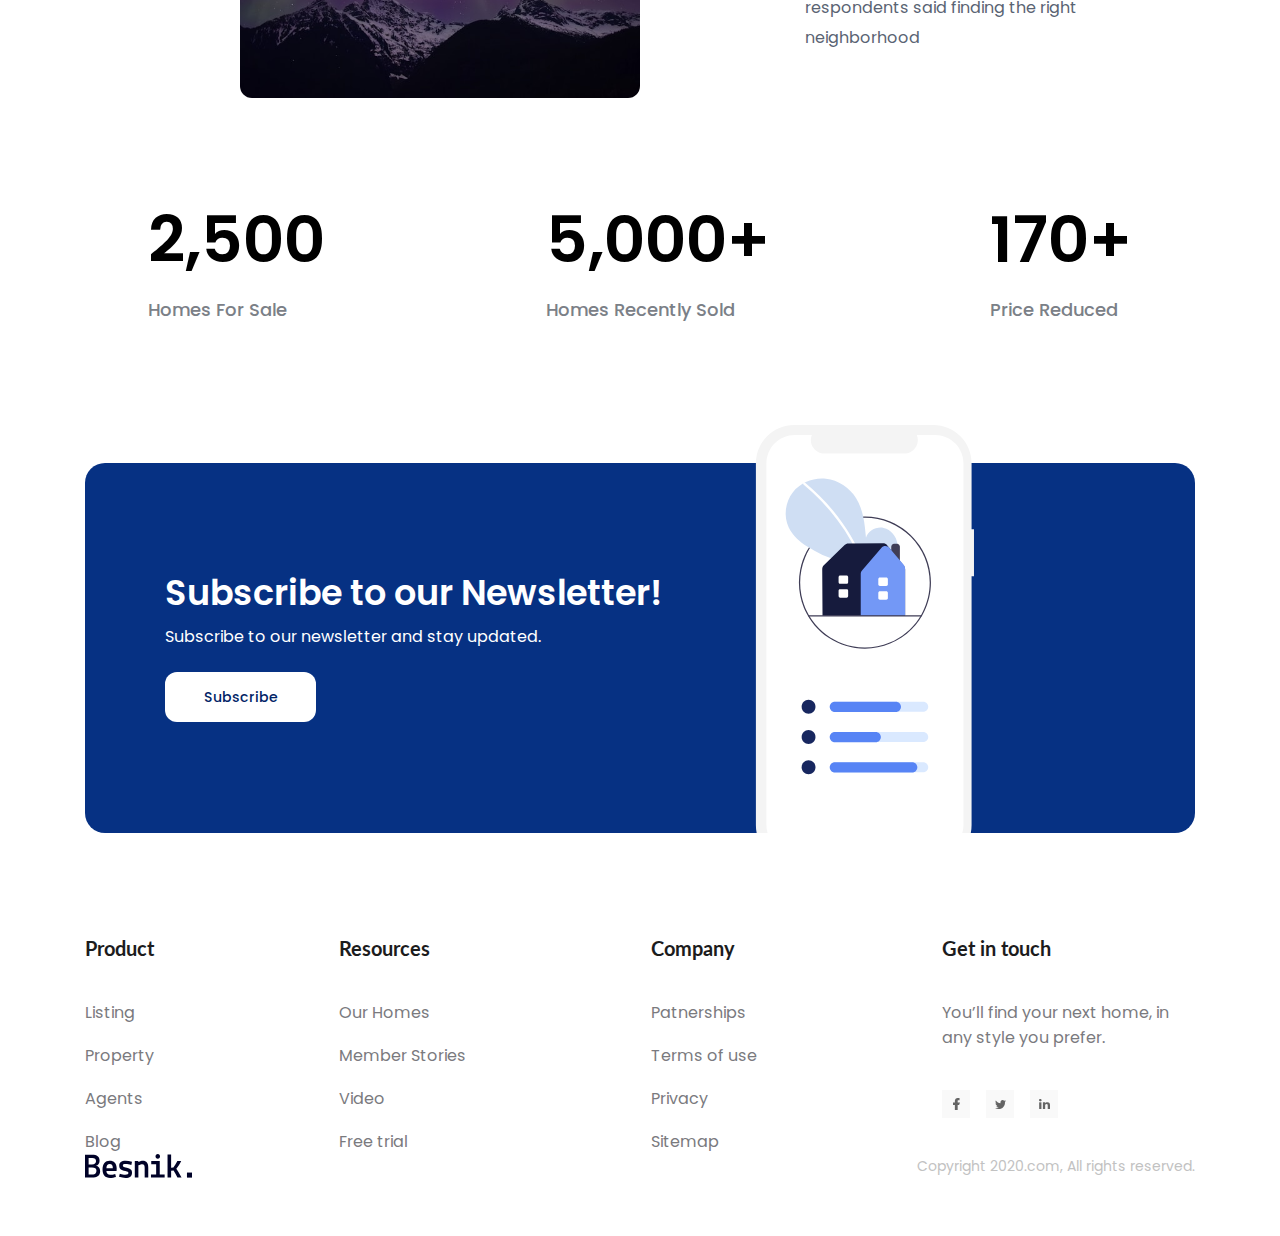
==== commit 689dca27: "thêm favicon" ====
--- a/index.html
+++ b/index.html
@@ -5,6 +5,24 @@
         <meta http-equiv="X-UA-Compatible" content="IE=edge" />
         <meta name="viewport" content="width=device-width, initial-scale=1.0" />
         <title>project 01</title>
+        <!-- favicon -->
+        <link rel="apple-touch-icon" sizes="57x57" href="./assets/favicon/apple-icon-57x57.png">
+        <link rel="apple-touch-icon" sizes="60x60" href="./assets/favicon/apple-icon-60x60.png">
+        <link rel="apple-touch-icon" sizes="72x72" href="./assets/favicon/apple-icon-72x72.png">
+        <link rel="apple-touch-icon" sizes="76x76" href="./assets/favicon/apple-icon-76x76.png">
+        <link rel="apple-touch-icon" sizes="114x114" href="./assets/favicon/apple-icon-114x114.png">
+        <link rel="apple-touch-icon" sizes="120x120" href="./assets/favicon/apple-icon-120x120.png">
+        <link rel="apple-touch-icon" sizes="144x144" href="./assets/favicon/apple-icon-144x144.png">
+        <link rel="apple-touch-icon" sizes="152x152" href="./assets/favicon/apple-icon-152x152.png">
+        <link rel="apple-touch-icon" sizes="180x180" href="./assets/favicon/apple-icon-180x180.png">
+        <link rel="icon" type="image/png" sizes="192x192"  href="./assets/favicon/android-icon-192x192.png">
+        <link rel="icon" type="image/png" sizes="32x32" href="./assets/favicon/favicon-32x32.png">
+        <link rel="icon" type="image/png" sizes="96x96" href="./assets/favicon/favicon-96x96.png">
+        <link rel="icon" type="image/png" sizes="16x16" href="./assets/favicon/favicon-16x16.png">
+        <link rel="manifest" href="./assets/favicon/manifest.json">
+        <meta name="msapplication-TileColor" content="#ffffff">
+        <meta name="msapplication-TileImage" content="./assets/favicon/ms-icon-144x144.png">
+        <meta name="theme-color" content="#ffffff">
         <!-- reset.css -->
         <link rel="stylesheet" href="./assets/css/reset.css" />
         <!-- embed font.css -->
@@ -19,49 +37,49 @@
         <link rel="stylesheet" href="./assets/css/styles.css" />
     </head>
     <body>
+        <header class="fixed-header">
+            <div class="content">
+                <nav class="navbar">
+                    <!-- Logo -->
+                    <a href="#">
+                        <img src="./assets/img/Logo.svg" alt="Besnik." />
+                    </a>
+
+                    <!-- Navigation  -->
+                    <ul>
+                        <li><a href="#">Home</a></li>
+                        <li><a href="#features">Features</a></li>
+                        <li><a href="#services">Services</a></li>
+                        <li><a href="#resources">Resources</a></li>
+                        <li><a href="#contact">Contact</a></li>
+                    </ul>
+
+                    <!-- action -->
+                    <div class="actions">
+                        <a href="#!" class="action-link">Sign in</a>
+                        <a href="#!" class="btn action-btn">Sign up</a>
+                    </div>
+                </nav>
+            </div>
+        </header>
         <main>
-            <header class="fixed-header">
-                <div class="content">
-                    <nav class="navbar">
-                        <!-- Logo -->
-                        <img src="./assets/img/Logo.svg" alt="Besnik." />
-
-                        <!-- Navigation  -->
-                        <ul>
-                            <li><a href="#!">Home</a></li>
-                            <li><a href="#!">Features</a></li>
-                            <li><a href="#!">Services</a></li>
-                            <li><a href="#!">Resources</a></li>
-                            <li><a href="#!">Contact</a></li>
-                        </ul>
-
-                        <!-- action -->
-                        <div class="actions">
-                            <a href="#!" class="action-link">Sign in</a>
-                            <a href="#!" class="btn action-btn">Sign up</a>
-                        </div>
-                    </nav>
-                </div>
-            </header>
             <!-- Hero -->
             <div class="hero-wrap">
                 <div class="content">
-                   
-                    <div class="hero">
-                        <div class="info">
-                            <p class="subtitle">Welcome to Besnik Agency</p>
-                            <h1 class="title">
-                                Discover a place you'll love to live.
-                            </h1>
-                            <p class="desc">
-                                get the best real estate deals first, before
-                                they hit the mass market! HOT FORECLOSURE DEALS
-                                with one simple search.
-                            </p>
-                            <!-- call to action -->
-                            <a href="#!" class="btn hero-cta">More About Us</a>
-                        </div>
-                    </div>
+                    <div class="info">
+                        <p class="subtitle">Welcome to Besnik Agency</p>
+                        <h1 class="title">
+                            Discover a place you'll love to live.
+                        </h1>
+                        <p class="desc">
+                            get the best real estate deals first, before they
+                            hit the mass market! HOT FORECLOSURE DEALS with one
+                            simple search.
+                        </p>
+                        <!-- call to action -->
+                        <a href="#!" class="btn hero-cta">More About Us</a>
+                    </div>
+
                     <img
                         src="./assets/img/house illustration.svg"
                         alt="Discover a place you'll love to live."
@@ -129,7 +147,7 @@
             </div>
 
             <!-- Guides -->
-            <div class="guides">
+            <div id="services" class="guides">
                 <div class="content">
                     <h2 class="sub-title">How its works?</h2>
                     <p class="desc">
@@ -197,7 +215,7 @@
             </div>
 
             <!-- Featured -->
-            <div class="featured">
+            <div id="features" class="featured">
                 <div class="content">
                     <header>
                         <h2 class="sub-title">Featured Properties</h2>
@@ -342,7 +360,7 @@
             </div>
 
             <!-- Stats -->
-            <div class="stats">
+            <div id="resources" class="stats">
                 <div class="content">
                     <div class="row">
                         <div class="img-block">
@@ -499,7 +517,7 @@
             </div>
 
             <!-- Subscription -->
-            <div class="subscription">
+            <div id="contact" class="subscription">
                 <div class="content">
                     <div class="body">
                         <div class="info">
@@ -519,107 +537,96 @@
                     </div>
                 </div>
             </div>
-
-            <!-- footer -->
-            <footer class="footer">
-                <div class="content">
-                    <div class="row row-top">
-                        <!-- product column -->
-                        <div class="column">
-                            <h3 class="heading">Product</h3>
-                            <ul class="list">
-                                <li class="item">
-                                    <a href="">Listing</a>
-                                </li>
-                                <li class="item">
-                                    <a href="">Property</a>
-                                </li>
-                                <li class="item">
-                                    <a href="">Agents</a>
-                                </li>
-                                <li class="item">
-                                    <a href="">Blog</a>
-                                </li>
-                            </ul>
-                        </div>
-                        <!-- Resources column -->
-                        <div class="column">
-                            <h3 class="heading">Resources</h3>
-                            <ul class="list">
-                                <li class="item">
-                                    <a href="">Our Homes</a>
-                                </li>
-                                <li class="item">
-                                    <a href="">Member Stories</a>
-                                </li>
-                                <li class="item">
-                                    <a href="">Video</a>
-                                </li>
-                                <li class="item">
-                                    <a href="">Free trial</a>
-                                </li>
-                            </ul>
-                        </div>
-                        <!-- Company column -->
-                        <div class="column">
-                            <h3 class="heading">Company</h3>
-                            <ul class="list">
-                                <li class="item">
-                                    <a href="">Patnerships</a>
-                                </li>
-                                <li class="item">
-                                    <a href="">Terms of use</a>
-                                </li>
-                                <li class="item">
-                                    <a href="">Privacy</a>
-                                </li>
-                                <li class="item">
-                                    <a href="">Sitemap</a>
-                                </li>
-                            </ul>
-                        </div>
-
-                        <!-- Get in touch column -->
-                        <div class="column">
-                            <h3 class="heading">Get in touch</h3>
-                            <p class="desc">
-                                You’ll find your next home, in any style you
-                                prefer.
-                            </p>
-                            <div class="social">
-                                <a href="" class="social-link">
-                                    <img
-                                        src="./assets/img/facebook.svg"
-                                        alt=""
-                                    />
-                                </a>
-                                <a href="" class="social-link">
-                                    <img
-                                        src="./assets/img/twitter.svg"
-                                        alt=""
-                                    />
-                                </a>
-                                <a href="" class="social-link">
-                                    <img
-                                        src="./assets/img/linkedin.svg"
-                                        alt=""
-                                    />
-                                </a>
-                            </div>
-                        </div>
-                    </div>
-                    <div class="row row-bottom">
-                        <img
-                            src="./assets/img/Logo.svg"
-                            alt="Besnik"
-                            class="logo"
-                        />
-                        <p class="copyright">
-                            Copyright 2020.com, All rights reserved.
+        </main>
+        <!-- footer -->
+        <footer class="footer">
+            <div class="content">
+                <div class="row row-top">
+                    <!-- product column -->
+                    <div class="column">
+                        <h3 class="heading">Product</h3>
+                        <ul class="list">
+                            <li class="item">
+                                <a href="">Listing</a>
+                            </li>
+                            <li class="item">
+                                <a href="">Property</a>
+                            </li>
+                            <li class="item">
+                                <a href="">Agents</a>
+                            </li>
+                            <li class="item">
+                                <a href="">Blog</a>
+                            </li>
+                        </ul>
+                    </div>
+                    <!-- Resources column -->
+                    <div class="column">
+                        <h3 class="heading">Resources</h3>
+                        <ul class="list">
+                            <li class="item">
+                                <a href="">Our Homes</a>
+                            </li>
+                            <li class="item">
+                                <a href="">Member Stories</a>
+                            </li>
+                            <li class="item">
+                                <a href="">Video</a>
+                            </li>
+                            <li class="item">
+                                <a href="">Free trial</a>
+                            </li>
+                        </ul>
+                    </div>
+                    <!-- Company column -->
+                    <div class="column">
+                        <h3 class="heading">Company</h3>
+                        <ul class="list">
+                            <li class="item">
+                                <a href="">Patnerships</a>
+                            </li>
+                            <li class="item">
+                                <a href="">Terms of use</a>
+                            </li>
+                            <li class="item">
+                                <a href="">Privacy</a>
+                            </li>
+                            <li class="item">
+                                <a href="">Sitemap</a>
+                            </li>
+                        </ul>
+                    </div>
+
+                    <!-- Get in touch column -->
+                    <div class="column">
+                        <h3 class="heading">Get in touch</h3>
+                        <p class="desc">
+                            You’ll find your next home, in any style you prefer.
                         </p>
-                    </div>
-                </div>
-            </footer>
-        </main>
+                        <div class="social">
+                            <a href="" class="social-link">
+                                <img src="./assets/img/facebook.svg" alt="" />
+                            </a>
+                            <a href="" class="social-link">
+                                <img src="./assets/img/twitter.svg" alt="" />
+                            </a>
+                            <a href="" class="social-link">
+                                <img src="./assets/img/linkedin.svg" alt="" />
+                            </a>
+                        </div>
+                    </div>
+                </div>
+                <div class="row row-bottom">
+                    <img
+                        src="./assets/img/Logo.svg"
+                        alt="Besnik"
+                        class="logo"
+                    />
+                    <p class="copyright">
+                        Copyright 2020.com, All rights reserved.
+                    </p>
+                </div>
+            </div>
+        </footer>
     </body>
 </html>
--- a/assets/css/styles.css
+++ b/assets/css/styles.css
@@ -4,6 +4,11 @@
 
 :root {
     --primary-color: #0f1b4c;
+}
+
+html,
+body {
+    scroll-behavior: smooth;
 }
 
 html {
@@ -44,7 +49,7 @@
 }
 
 /* ======== Header ======== */
-.fixed-header{
+.fixed-header {
     background: #e6f0ff;
     padding-top: 26px;
     position: sticky;
@@ -55,9 +60,10 @@
 .hero-wrap {
     position: relative;
     display: flex;
-    align-items: column;
+    justify-content: center;
+    flex-direction: column;
     background: #e6f0ff;
-    height: 100vh;
+    height: calc(100vh - 90px);
 }
 
 .navbar {
@@ -99,15 +105,11 @@
     border-radius: 8px;
 }
 
-.hero {
-    margin-top: 130px;
-}
-
-.hero .info {
+.hero-wrap .info {
     width: 51%;
 }
 
-.hero .subtitle {
+.hero-wrap .subtitle {
     font-size: 1.8rem;
     font-weight: 500;
     line-height: 1.5;
@@ -115,7 +117,7 @@
     color: #687690;
 }
 
-.hero .title {
+.hero-wrap .title {
     margin-top: 8px;
     font-size: 6.2rem;
     font-weight: 700;
@@ -123,7 +125,7 @@
     color: #000336;
 }
 
-.hero .desc {
+.hero-wrap .desc {
     margin-top: 30px;
     font-weight: 400;
     font-size: 1.8rem;
@@ -137,7 +139,7 @@
 
 .hero-img {
     width: 584px;
-    height: 619px; 
+    height: 619px;
     position: absolute;
     right: calc((100vw - 1110px) / 2 - 100px);
     bottom: 0;
@@ -169,15 +171,15 @@
     margin-top: 70px;
 }
 
-.clients .images a{
+.clients .images a {
     display: flex;
     align-items: center;
     height: 91px;
     padding: 0 42px;
     border-radius: 12px;
 }
-.clients .images a:hover{
-    box-shadow: 0px 10px 20px rgba(0, 0, 0, 0.1); 
+.clients .images a:hover {
+    box-shadow: 0px 10px 20px rgba(0, 0, 0, 0.1);
 }
 /* ========== Guides =============*/
 .guides {
@@ -601,7 +603,8 @@
     margin-top: 18px;
 }
 
-.footer .item a, .footer .desc {
+.footer .item a,
+.footer .desc {
     color: #7a7a7e;
     white-space: nowrap;
     font-size: 16px;
@@ -613,25 +616,25 @@
     white-space: normal;
 }
 
-.footer .social{
+.footer .social {
     display: flex;
     margin-top: 40px;
 }
 
-.footer .social-link{
+.footer .social-link {
     display: flex;
     align-items: center;
     justify-content: center;
     width: 28px;
     height: 28px;
-    background: #F9F9F9;
-}
-
-.footer .social-link + .social-link{
+    background: #f9f9f9;
+}
+
+.footer .social-link + .social-link {
     margin-left: 16px;
 }
 
-.footer .social-link:hover{
+.footer .social-link:hover {
     background: #ebebeb;
     border-radius: 3px;
 }
@@ -645,5 +648,5 @@
 .footer .copyright {
     font-weight: 400;
     font-size: 1.4rem;
-    color: #C2C2C2;
-}+    color: #c2c2c2;
+}
